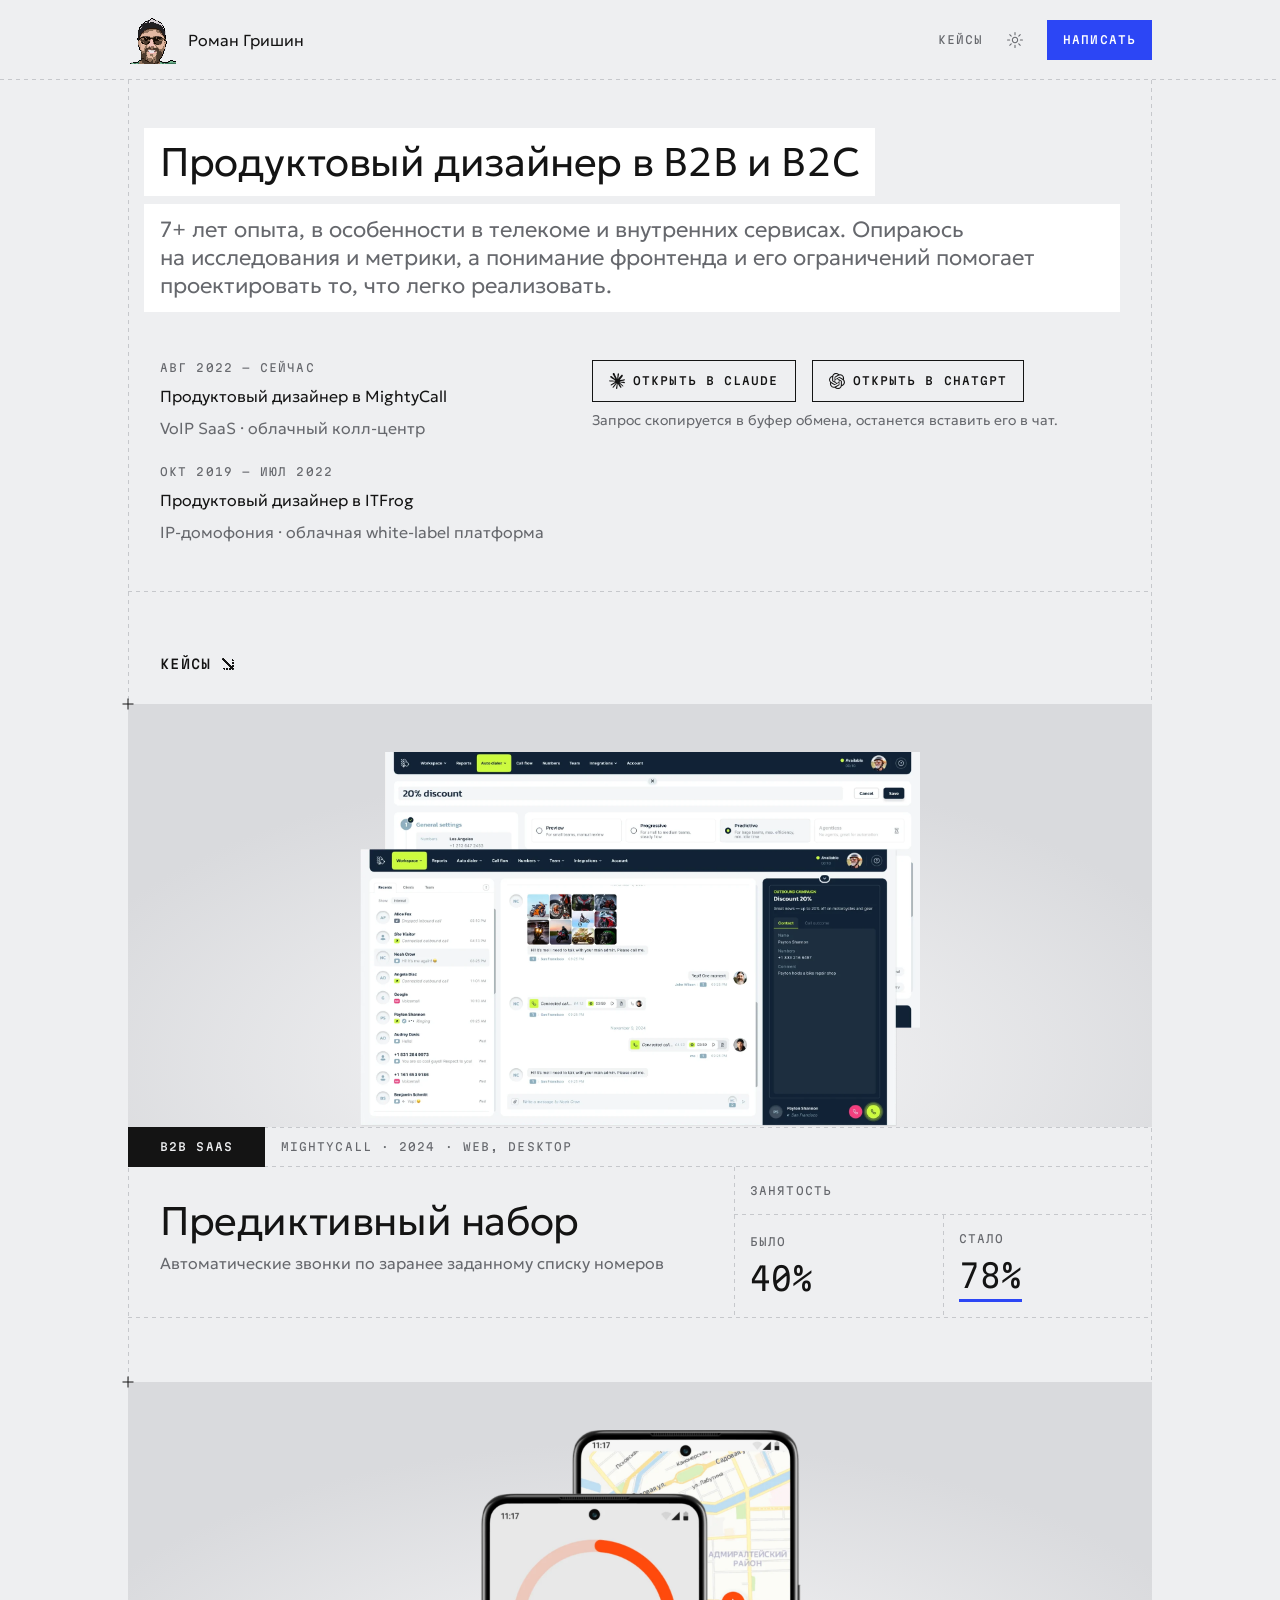
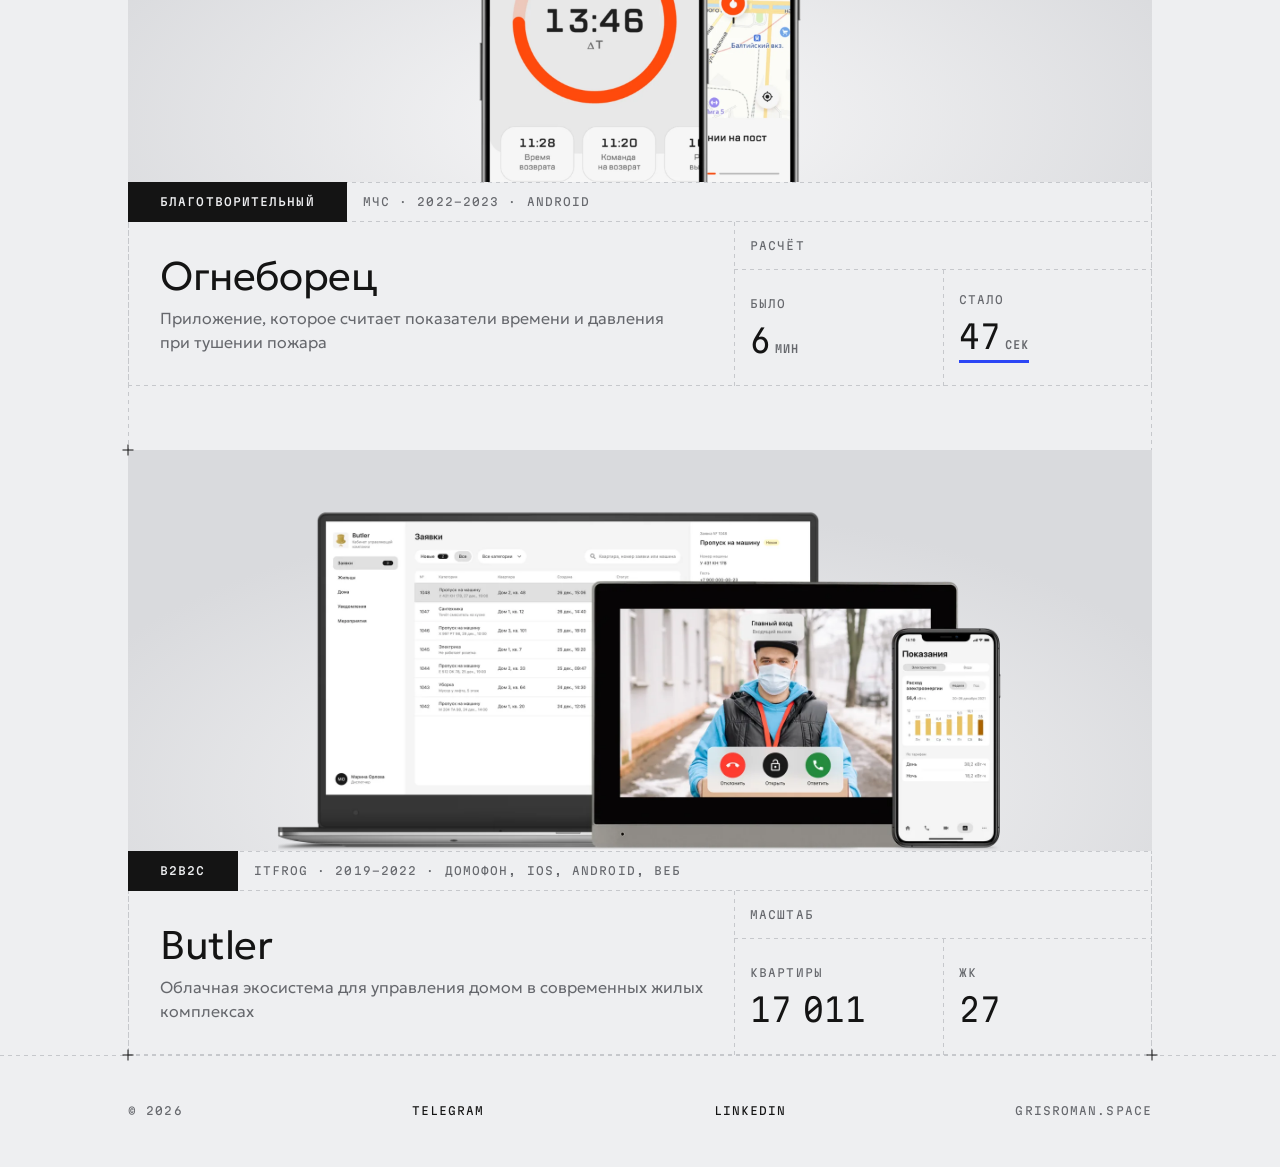
==== index.html @ dda92268 "Тексты главной и кейсов: проще формулировки, интервью «Огнеборца» короче, выводы вместо инсайтов - «" ====
<!doctype html>
<html lang="ru">
<head>
  <meta charset="utf-8">
  <meta name="viewport" content="width=device-width, initial-scale=1">
  <title>Роман Гришин&nbsp;— продуктовый дизайнер</title>
  <meta name="description" content="Продуктовый дизайнер B2B и B2C SaaS-продуктов. Кейсы: предиктивный набор MightyCall, Огнеборец, Butler.">
  <!-- Тема — до отрисовки, чтобы не было вспышки светлой -->
  <script>
    (function () {
      var root = document.documentElement;
      try { var t = localStorage.getItem('theme'); if (t === 'light' || t === 'dark') root.dataset.theme = t; } catch (e) {}
      root.classList.add('js');
    })();
  </script>
  <link rel="preconnect" href="https://fonts.googleapis.com">
  <link rel="preconnect" href="https://fonts.gstatic.com" crossorigin>
  <link rel="stylesheet" href="https://fonts.googleapis.com/css2?family=Geologica:wght@300;400&family=Martian+Mono:wdth,wght@87.5..100,300..500&display=swap">
  <link rel="stylesheet" href="css/tokens.css?v=41">
  <link rel="stylesheet" href="css/base.css?v=34">
  <link rel="stylesheet" href="css/home.css?v=49">
  <link rel="icon" href="img/avatar.png">
  <script src="js/main.js?v=44" defer></script>
  <!-- Аналитика GoatCounter: без cookies, баннер не нужен. Локальный просмотр (localhost) не считается -->
  <script data-goatcounter="https://grisroman.goatcounter.com/count" async src="https://gc.zgo.at/count.js"></script>
</head>
<body>

<header class="site-header ln ln-b">
  <div class="shell">
    <div class="canvas header">
      <a class="header__me" href="./" aria-label="Роман Гришин, на главную">
        <img class="header__avatar" src="img/avatar.png" alt="" width="48" height="48">
        <span class="header__name text-l">Роман Гришин</span>
      </a>
      <nav class="header__nav" aria-label="Основная навигация">
        <a class="nav-link label-s" href="#cases">Кейсы</a>
        <!-- EN скрыт до готовности английской версии: <a class="nav-link label-s" href="en/" lang="en" hreflang="en">EN</a> -->
        <button class="nav-link label-s theme-toggle" type="button" aria-label="Переключить тему">
          <!-- Иконки Radix Icons (MIT): солнце в светлой теме, луна в тёмной -->
          <svg class="theme-icon theme-light" viewBox="0 0 15 15" aria-hidden="true"><path d="M7.5 0C7.77614 0 8 0.223858 8 0.5V2.5C8 2.77614 7.77614 3 7.5 3C7.22386 3 7 2.77614 7 2.5V0.5C7 0.223858 7.22386 0 7.5 0ZM2.1967 2.1967C2.39196 2.00144 2.70854 2.00144 2.90381 2.1967L4.31802 3.61091C4.51328 3.80617 4.51328 4.12276 4.31802 4.31802C4.12276 4.51328 3.80617 4.51328 3.61091 4.31802L2.1967 2.90381C2.00144 2.70854 2.00144 2.39196 2.1967 2.1967ZM0.5 7C0.223858 7 0 7.22386 0 7.5C0 7.77614 0.223858 8 0.5 8H2.5C2.77614 8 3 7.77614 3 7.5C3 7.22386 2.77614 7 2.5 7H0.5ZM2.1967 12.8033C2.00144 12.608 2.00144 12.2915 2.1967 12.0962L3.61091 10.682C3.80617 10.4867 4.12276 10.4867 4.31802 10.682C4.51328 10.8772 4.51328 11.1938 4.31802 11.3891L2.90381 12.8033C2.70854 12.9986 2.39196 12.9986 2.1967 12.8033ZM12.5 7C12.2239 7 12 7.22386 12 7.5C12 7.77614 12.2239 8 12.5 8H14.5C14.7761 8 15 7.77614 15 7.5C15 7.22386 14.7761 7 14.5 7H12.5ZM10.682 4.31802C10.4867 4.12276 10.4867 3.80617 10.682 3.61091L12.0962 2.1967C12.2915 2.00144 12.608 2.00144 12.8033 2.1967C12.9986 2.39196 12.9986 2.70854 12.8033 2.90381L11.3891 4.31802C11.1938 4.51328 10.8772 4.51328 10.682 4.31802ZM8 12.5C8 12.2239 7.77614 12 7.5 12C7.22386 12 7 12.2239 7 12.5V14.5C7 14.7761 7.22386 15 7.5 15C7.77614 15 8 14.7761 8 14.5V12.5ZM10.682 10.682C10.8772 10.4867 11.1938 10.4867 11.3891 10.682L12.8033 12.0962C12.9986 12.2915 12.9986 12.608 12.8033 12.8033C12.608 12.9986 12.2915 12.9986 12.0962 12.8033L10.682 11.3891C10.4867 11.1938 10.4867 10.8772 10.682 10.682ZM5.5 7.5C5.5 6.39543 6.39543 5.5 7.5 5.5C8.60457 5.5 9.5 6.39543 9.5 7.5C9.5 8.60457 8.60457 9.5 7.5 9.5C6.39543 9.5 5.5 8.60457 5.5 7.5ZM7.5 4.5C5.84315 4.5 4.5 5.84315 4.5 7.5C4.5 9.15685 5.84315 10.5 7.5 10.5C9.15685 10.5 10.5 9.15685 10.5 7.5C10.5 5.84315 9.15685 4.5 7.5 4.5Z" fill="currentColor" fill-rule="evenodd" clip-rule="evenodd"/></svg>
          <svg class="theme-icon theme-dark" viewBox="0 0 15 15" aria-hidden="true"><path d="M2.89998 0.499976C2.89998 0.279062 2.72089 0.0999756 2.49998 0.0999756C2.27906 0.0999756 2.09998 0.279062 2.09998 0.499976V1.09998H1.49998C1.27906 1.09998 1.09998 1.27906 1.09998 1.49998C1.09998 1.72089 1.27906 1.89998 1.49998 1.89998H2.09998V2.49998C2.09998 2.72089 2.27906 2.89998 2.49998 2.89998C2.72089 2.89998 2.89998 2.72089 2.89998 2.49998V1.89998H3.49998C3.72089 1.89998 3.89998 1.72089 3.89998 1.49998C3.89998 1.27906 3.72089 1.09998 3.49998 1.09998H2.89998V0.499976ZM5.89998 3.49998C5.89998 3.27906 5.72089 3.09998 5.49998 3.09998C5.27906 3.09998 5.09998 3.27906 5.09998 3.49998V4.09998H4.49998C4.27906 4.09998 4.09998 4.27906 4.09998 4.49998C4.09998 4.72089 4.27906 4.89998 4.49998 4.89998H5.09998V5.49998C5.09998 5.72089 5.27906 5.89998 5.49998 5.89998C5.72089 5.89998 5.89998 5.72089 5.89998 5.49998V4.89998H6.49998C6.72089 4.89998 6.89998 4.72089 6.89998 4.49998C6.89998 4.27906 6.72089 4.09998 6.49998 4.09998H5.89998V3.49998ZM1.89998 6.49998C1.89998 6.27906 1.72089 6.09998 1.49998 6.09998C1.27906 6.09998 1.09998 6.27906 1.09998 6.49998V7.09998H0.499976C0.279062 7.09998 0.0999756 7.27906 0.0999756 7.49998C0.0999756 7.72089 0.279062 7.89998 0.499976 7.89998H1.09998V8.49998C1.09998 8.72089 1.27906 8.89997 1.49998 8.89997C1.72089 8.89997 1.89998 8.72089 1.89998 8.49998V7.89998H2.49998C2.72089 7.89998 2.89998 7.72089 2.89998 7.49998C2.89998 7.27906 2.72089 7.09998 2.49998 7.09998H1.89998V6.49998ZM8.54406 0.98184L8.24618 0.941586C8.03275 0.917676 7.90692 1.1655 8.02936 1.34194C8.17013 1.54479 8.29981 1.75592 8.41754 1.97445C8.91878 2.90485 9.20322 3.96932 9.20322 5.10022C9.20322 8.37201 6.82247 11.0878 3.69887 11.6097C3.45736 11.65 3.20988 11.6772 2.96008 11.6906C2.74563 11.702 2.62729 11.9535 2.77721 12.1072C2.84551 12.1773 2.91535 12.2458 2.98667 12.3128L3.05883 12.3795L3.31883 12.6045L3.50684 12.7532L3.62796 12.8433L3.81491 12.9742L3.99079 13.089C4.11175 13.1651 4.23536 13.2375 4.36157 13.3059L4.62496 13.4412L4.88553 13.5607L5.18837 13.6828L5.43169 13.7686C5.56564 13.8128 5.70149 13.8529 5.83857 13.8885C5.94262 13.9155 6.04767 13.9401 6.15405 13.9622C6.27993 13.9883 6.40713 14.0109 6.53544 14.0298L6.85241 14.0685L7.11934 14.0892C7.24637 14.0965 7.37436 14.1002 7.50322 14.1002C11.1483 14.1002 14.1032 11.1453 14.1032 7.50023C14.1032 7.25044 14.0893 7.00389 14.0623 6.76131L14.0255 6.48407C13.991 6.26083 13.9453 6.04129 13.8891 5.82642C13.8213 5.56709 13.7382 5.31398 13.6409 5.06881L13.5279 4.80132L13.4507 4.63542L13.3766 4.48666C13.2178 4.17773 13.0353 3.88295 12.8312 3.60423L12.6782 3.40352L12.4793 3.16432L12.3157 2.98361L12.1961 2.85951L12.0355 2.70246L11.8134 2.50184L11.4925 2.24191L11.2483 2.06498L10.9562 1.87446L10.6346 1.68894L10.3073 1.52378L10.1938 1.47176L9.95488 1.3706L9.67791 1.2669L9.42566 1.1846L9.10075 1.09489L8.83599 1.03486L8.54406 0.98184ZM10.4032 5.30023C10.4032 4.27588 10.2002 3.29829 9.83244 2.40604C11.7623 3.28995 13.1032 5.23862 13.1032 7.50023C13.1032 10.593 10.596 13.1002 7.50322 13.1002C6.63646 13.1002 5.81597 12.9036 5.08355 12.5522C6.5419 12.0941 7.81081 11.2082 8.74322 10.0416C8.87963 10.2284 9.10028 10.3497 9.34928 10.3497C9.76349 10.3497 10.0993 10.0139 10.0993 9.59971C10.0993 9.24256 9.84965 8.94373 9.51535 8.86816C9.57741 8.75165 9.63653 8.63334 9.6926 8.51332C9.88358 8.63163 10.1088 8.69993 10.35 8.69993C11.0403 8.69993 11.6 8.14028 11.6 7.44993C11.6 6.75976 11.0406 6.20024 10.3505 6.19993C10.3853 5.90487 10.4032 5.60464 10.4032 5.30023Z" fill="currentColor" fill-rule="evenodd" clip-rule="evenodd"/></svg>
        </button>
        <a class="btn label-m" data-goatcounter-click="write-header" href="https://t.me/grisroman" target="_blank" rel="noopener">Написать<span class="visually-hidden"> в Telegram (откроется в новой вкладке)</span></a>
      </nav>
    </div>
  </div>
</header>

<div class="shell">
  <main class="canvas ln ln-l ln-r">

    <section class="hero ln ln-b grid" aria-label="Обо мне" data-reveal>
      <div class="hero__plates">
        <h1 class="plate h2">Продуктовый дизайнер в&nbsp;B2B и&nbsp;B2C</h1>
        <p class="plate subtitle-2 muted">7+&nbsp;лет опыта, в&nbsp;особенности в&nbsp;телекоме и&nbsp;внутренних сервисах. Опираюсь на&nbsp;исследования и&nbsp;метрики, а&nbsp;понимание фронтенда и&nbsp;его ограничений помогает проектировать то, что легко реализовать.</p>
      </div>
      <div class="about__inner">
      <ol class="jobs">
        <li class="job">
          <p class="label-s muted">Авг&nbsp;2022&nbsp;— сейчас</p>
          <p class="text-l">Продуктовый дизайнер в&nbsp;MightyCall</p>
          <p class="text-l muted">VoIP SaaS&nbsp;· облачный колл-центр</p>
        </li>
        <li class="job">
          <p class="label-s muted">Окт&nbsp;2019&nbsp;— июл&nbsp;2022</p>
          <p class="text-l">Продуктовый дизайнер в&nbsp;ITFrog</p>
          <p class="text-l muted">IP-домофония&nbsp;· облачная white-label платформа</p>
        </li>
      </ol>
      <div class="about__text">
        <div class="ask-ai" data-ai-prompt="Прочитай https://grisroman.space/llms-full.txt (полный текст портфолио Романа Гришина) и дай короткий обзор его как продуктового дизайнера: опыт, самые сильные результаты из кейсов, какие роли ему подходят и как с ним связаться.">
          <div class="ask-ai__buttons">
            <a class="btn-outline label-m" data-goatcounter-click="ask-claude" href="https://claude.ai/new" target="_blank" rel="noopener"><svg class="btn-logo" viewBox="0 0 24 24" aria-hidden="true"><path d="m4.7144 15.9555 4.7174-2.6471.079-.2307-.079-.1275h-.2307l-.7893-.0486-2.6956-.0729-2.3375-.0971-2.2646-.1214-.5707-.1215-.5343-.7042.0546-.3522.4797-.3218.686.0608 1.5179.1032 2.2767.1578 1.6514.0972 2.4468.255h.3886l.0546-.1579-.1336-.0971-.1032-.0972L6.973 9.8356l-2.55-1.6879-1.3356-.9714-.7225-.4918-.3643-.4614-.1578-1.0078.6557-.7225.8803.0607.2246.0607.8925.686 1.9064 1.4754 2.4893 1.8336.3643.3035.1457-.1032.0182-.0728-.164-.2733-1.3539-2.4467-1.445-2.4893-.6435-1.032-.17-.6194c-.0607-.255-.1032-.4674-.1032-.7285L6.287.1335 6.6997 0l.9957.1336.419.3642.6192 1.4147 1.0018 2.2282 1.5543 3.0296.4553.8985.2429.8318.091.255h.1579v-.1457l.1275-1.706.2368-2.0947.2307-2.6957.0789-.7589.3764-.9107.7468-.4918.5828.2793.4797.686-.0668.4433-.2853 1.8517-.5586 2.9021-.3643 1.9429h.2125l.2429-.2429.9835-1.3053 1.6514-2.0643.7286-.8196.85-.9046.5464-.4311h1.0321l.759 1.1293-.34 1.1657-1.0625 1.3478-.8804 1.1414-1.2628 1.7-.7893 1.36.0729.1093.1882-.0183 2.8535-.607 1.5421-.2794 1.8396-.3157.8318.3886.091.3946-.3278.8075-1.967.4857-2.3072.4614-3.4364.8136-.0425.0304.0486.0607 1.5482.1457.6618.0364h1.621l3.0175.2247.7892.522.4736.6376-.079.4857-1.2142.6193-1.6393-.3886-3.825-.9107-1.3113-.3279h-.1822v.1093l1.0929 1.0686 2.0035 1.8092 2.5075 2.3314.1275.5768-.3218.4554-.34-.0486-2.2039-1.6575-.85-.7468-1.9246-1.621h-.1275v.17l.4432.6496 2.3436 3.5214.1214 1.0807-.17.3521-.6071.2125-.6679-.1214-1.3721-1.9246L14.38 17.959l-1.1414-1.9428-.1397.079-.674 7.2552-.3156.3703-.7286.2793-.6071-.4614-.3218-.7468.3218-1.4753.3886-1.9246.3157-1.53.2853-1.9004.17-.6314-.0121-.0425-.1397.0182-1.4328 1.9672-2.1796 2.9446-1.7243 1.8456-.4128.164-.7164-.3704.0667-.6618.4008-.5889 2.386-3.0357 1.4389-1.882.929-1.0868-.0062-.1579h-.0546l-6.3385 4.1164-1.1293.1457-.4857-.4554.0608-.7467.2307-.2429 1.9064-1.3114Z" fill="currentColor"/></svg>Открыть в&nbsp;Claude<span class="visually-hidden"> (откроется в&nbsp;новой вкладке, запрос скопируется)</span></a>
            <a class="btn-outline label-m" data-goatcounter-click="ask-chatgpt" href="https://chatgpt.com/" target="_blank" rel="noopener"><svg class="btn-logo" viewBox="0 0 24 24" aria-hidden="true"><path d="M22.2819 9.8211a5.9847 5.9847 0 0 0-.5157-4.9108 6.0462 6.0462 0 0 0-6.5098-2.9A6.0651 6.0651 0 0 0 4.9807 4.1818a5.9847 5.9847 0 0 0-3.9977 2.9 6.0462 6.0462 0 0 0 .7427 7.0966 5.98 5.98 0 0 0 .511 4.9107 6.051 6.051 0 0 0 6.5146 2.9001A5.9847 5.9847 0 0 0 13.2599 24a6.0557 6.0557 0 0 0 5.7718-4.2058 5.9894 5.9894 0 0 0 3.9977-2.9001 6.0557 6.0557 0 0 0-.7475-7.0729zm-9.022 12.6081a4.4755 4.4755 0 0 1-2.8764-1.0408l.1419-.0804 4.7783-2.7582a.7948.7948 0 0 0 .3927-.6813v-6.7369l2.02 1.1686a.071.071 0 0 1 .038.052v5.5826a4.504 4.504 0 0 1-4.4945 4.4944zm-9.6607-4.1254a4.4708 4.4708 0 0 1-.5346-3.0137l.142.0852 4.783 2.7582a.7712.7712 0 0 0 .7806 0l5.8428-3.3685v2.3324a.0804.0804 0 0 1-.0332.0615L9.74 19.9502a4.4992 4.4992 0 0 1-6.1408-1.6464zM2.3408 7.8956a4.485 4.485 0 0 1 2.3655-1.9728V11.6a.7664.7664 0 0 0 .3879.6765l5.8144 3.3543-2.0201 1.1685a.0757.0757 0 0 1-.071 0l-4.8303-2.7865A4.504 4.504 0 0 1 2.3408 7.872zm16.5963 3.8558L13.1038 8.364 15.1192 7.2a.0757.0757 0 0 1 .071 0l4.8303 2.7913a4.4944 4.4944 0 0 1-.6765 8.1042v-5.6772a.79.79 0 0 0-.407-.667zm2.0107-3.0231l-.142-.0852-4.7735-2.7818a.7759.7759 0 0 0-.7854 0L9.409 9.2297V6.8974a.0662.0662 0 0 1 .0284-.0615l4.8303-2.7866a4.4992 4.4992 0 0 1 6.6802 4.66zM8.3065 12.863l-2.02-1.1638a.0804.0804 0 0 1-.038-.0567V6.0742a4.4992 4.4992 0 0 1 7.3757-3.4537l-.142.0805L8.704 5.459a.7948.7948 0 0 0-.3927.6813zm1.0976-2.3654l2.602-1.4998 2.6069 1.4998v2.9994l-2.5974 1.4997-2.6067-1.4997Z" fill="currentColor"/></svg>Открыть в&nbsp;ChatGPT<span class="visually-hidden"> (откроется в&nbsp;новой вкладке, запрос скопируется)</span></a>
          </div>
          <p class="ask-ai__status text-s muted" aria-live="polite">Запрос скопируется в&nbsp;буфер обмена, останется вставить его в&nbsp;чат.</p>
        </div>
      </div>
      </div>
    </section>

    <div class="section-head" id="cases">
      <h2 class="section-head__title label-l">Кейсы<svg class="px-arrow px-arrow--down" viewBox="0 0 8 7" shape-rendering="crispEdges" aria-hidden="true"><path d="M0 3h8v1H0zM4 0h1v1H4zM5 1h1v1H5zM6 2h1v1H6zM6 4h1v1H6zM5 5h1v1H5zM4 6h1v1H4z" fill="currentColor"/></svg></h2>
    </div>

    <div class="cases">
      <i class="mark mark--cross at-tl" aria-hidden="true"></i>
      <i class="mark mark--cross at-br" aria-hidden="true"></i>
      <ul class="cases__list">

      <li class="cases__item" data-reveal>
        <a class="case ln ln-l ln-r" href="cases/predictive-dialer/">
          <div class="case__cover">
            <img class="case__img" src="img/cover-predictive.webp?v=3" alt="Мастер настройки кампании и&nbsp;рабочее место оператора со&nbsp;звонком из&nbsp;кампании в&nbsp;MightyCall" width="1715" height="1148" loading="lazy" decoding="async">
          </div>
          <div class="case__tagrow ln ln-t ln-b">
            <span class="tag label-m">B2B SaaS</span>
            <span class="case__meta label-s muted">MightyCall&nbsp;· 2024&nbsp;· Web, desktop</span>
            <svg class="px-arrow case__arrow" viewBox="0 0 8 7" shape-rendering="crispEdges" aria-hidden="true"><path d="M0 3h8v1H0zM4 0h1v1H4zM5 1h1v1H5zM6 2h1v1H6zM6 4h1v1H6zM5 5h1v1H5zM4 6h1v1H4z" fill="currentColor"/></svg>
          </div>
          <div class="case__body ln ln-b grid">
            <div class="case__text">
              <h3 class="h2">Предиктивный набор</h3>
              <p class="text-l muted">Автоматические звонки по&nbsp;заранее заданному списку номеров</p>
            </div>
            <div class="result ln">
              <p class="result__head label-s muted ln ln-b">Занятость</p>
              <div class="result__cells">
                <div class="result__cell">
                  <p class="label-s muted">Было</p>
                  <p class="h3 value">40%</p>
                </div>
                <div class="result__cell ln ln-l">
                  <p class="label-s muted">Стало</p>
                  <p class="h3 value result__after">78%</p>
                </div>
              </div>
            </div>
          </div>
        </a>
        <i class="mark mark--cross at-bl" aria-hidden="true"></i>
      </li>

      <li class="cases__item" data-reveal>
        <a class="case ln ln-l ln-r" href="cases/firefighter/">
          <div class="case__cover">
            <img class="case__img theme-light" src="img/cover-firefighter.webp" alt="Экраны приложения Огнеборец: таймер работы звена и карта" width="1680" height="1056" loading="lazy" decoding="async">
            <img class="case__img theme-dark" src="img/cover-firefighter-dark.webp" alt="Экраны приложения Огнеборец: таймер работы звена и карта" width="1680" height="1056" loading="lazy" decoding="async">
          </div>
          <div class="case__tagrow ln ln-t ln-b">
            <span class="tag label-m">Благотворительный</span>
            <span class="case__meta label-s muted">МЧС&nbsp;· 2022–2023&nbsp;· Android</span>
            <svg class="px-arrow case__arrow" viewBox="0 0 8 7" shape-rendering="crispEdges" aria-hidden="true"><path d="M0 3h8v1H0zM4 0h1v1H4zM5 1h1v1H5zM6 2h1v1H6zM6 4h1v1H6zM5 5h1v1H5zM4 6h1v1H4z" fill="currentColor"/></svg>
          </div>
          <div class="case__body ln ln-b grid">
            <div class="case__text">
              <h3 class="h2">Огнеборец</h3>
              <p class="text-l muted">Приложение, которое считает показатели времени и&nbsp;давления при&nbsp;тушении пожара</p>
            </div>
            <div class="result ln">
              <p class="result__head label-s muted ln ln-b">Расчёт</p>
              <div class="result__cells">
                <div class="result__cell">
                  <p class="label-s muted">Было</p>
                  <p class="h3 value">6<span class="value__unit label-m muted">мин</span></p>
                </div>
                <div class="result__cell ln ln-l">
                  <p class="label-s muted">Стало</p>
                  <p class="h3 value result__after">47<span class="value__unit label-m muted">сек</span></p>
                </div>
              </div>
            </div>
          </div>
        </a>
        <i class="mark mark--cross at-bl" aria-hidden="true"></i>
      </li>

      <li class="cases__item" data-reveal>
        <a class="case ln ln-l ln-r" href="cases/butler/">
          <div class="case__cover">
            <img class="case__img case__img--wide theme-light" src="img/cover-butler.webp?v=6" alt="Админ-панель управляющей компании, домофон и приложение Butler" width="1680" height="788" loading="lazy" decoding="async">
            <img class="case__img case__img--wide theme-dark" src="img/cover-butler-dark.webp?v=6" alt="Админ-панель управляющей компании, домофон и приложение Butler" width="1680" height="788" loading="lazy" decoding="async">
          </div>
          <div class="case__tagrow ln ln-t ln-b">
            <span class="tag label-m">B2B2C</span>
            <span class="case__meta label-s muted">ITFrog&nbsp;· 2019–2022&nbsp;· Домофон, iOS, Android, веб</span>
            <svg class="px-arrow case__arrow" viewBox="0 0 8 7" shape-rendering="crispEdges" aria-hidden="true"><path d="M0 3h8v1H0zM4 0h1v1H4zM5 1h1v1H5zM6 2h1v1H6zM6 4h1v1H6zM5 5h1v1H5zM4 6h1v1H4z" fill="currentColor"/></svg>
          </div>
          <div class="case__body ln ln-b grid">
            <div class="case__text">
              <h3 class="h2">Butler</h3>
              <p class="text-l muted">Облачная экосистема для&nbsp;управления домом в&nbsp;современных жилых комплексах</p>
            </div>
            <div class="result ln">
              <p class="result__head label-s muted ln ln-b">Масштаб</p>
              <div class="result__cells">
                <div class="result__cell">
                  <p class="label-s muted">Квартиры</p>
                  <p class="h3 value">17&#8239;011</p>
                </div>
                <div class="result__cell ln ln-l">
                  <p class="label-s muted">ЖК</p>
                  <p class="h3 value">27</p>
                </div>
              </div>
            </div>
          </div>
        </a>
        <i class="mark mark--cross at-bl" aria-hidden="true"></i>
      </li>
      </ul>
    </div>

  </main>
</div>

<footer class="site-footer ln ln-t">
  <div class="shell">
    <div class="canvas footer">
      <p class="footer__cell label-s muted">©&nbsp;2026</p>
      <a class="footer__cell footer__link label-s" data-goatcounter-click="write-footer-telegram" href="https://t.me/grisroman" target="_blank" rel="noopener">Telegram</a>
      <a class="footer__cell footer__link label-s" data-goatcounter-click="footer-linkedin" href="https://www.linkedin.com/in/roman-grishin/" target="_blank" rel="noopener">LinkedIn</a>
      <p class="footer__cell label-s muted">grisroman.space</p>
    </div>
  </div>
</footer>

</body>
</html>
---- css/tokens.css ----
/*
  Токены стиля D «Холст». Значения — из docs/style/d-holst.md.
  Здесь единственное место с «сырыми» значениями; остальной CSS берёт только переменные.
*/

/* Цвет пунктира анимируется при наведении — для этого переменная зарегистрирована */
@property --dash-color {
  syntax: '<color>';
  inherits: true;
  initial-value: #C6C8CC;
}

:root {
  color-scheme: light;

  /* Цвет — светлая тема (основная) */
  --bg: #EEEFF1;
  --surface: #FFFFFF;
  --screen-frame: #FFFFFF;     /* рамка скриншота продукта Butler: повторяет корпус телефона на обложке (surface кита Butler) */
  --cell: #E4E5E8;
  --cover: #D9DADD;
  --glow: #F7F7F8;
  --fg: #141414;
  --muted: #66686D;
  --on-accent: #FFFFFF;
  --line: #C6C8CC;
  --handle: #141414;
  --accent: #2C46F5;
  --accent-hover: #1F35D6;
  --accent-text: #2C46F5;
  --focus: #2C46F5;

  /* Кнопка на постере видео: постер синий в обеих темах, поэтому кнопка тёмная в обеих темах (в тёмную не переопределяется) */
  --poster-btn: #141414;
  --poster-btn-hover: #2A2B2F;
  --on-poster-btn: #FFFFFF;

  /* Шкала отступов */
  --space-4: 4px;
  --space-8: 8px;
  --space-12: 12px;
  --space-16: 16px;
  --space-24: 24px;
  --space-32: 32px;
  --space-40: 40px;
  --space-48: 48px;
  --space-56: 56px;
  --space-64: 64px;

  /* Линии и маркеры */
  --line-width: 1px;
  --dash: 4px;              /* штрих 4 / пробел 4 */
  --focus-width: 2px;       /* обводка фокуса 2 px со смещением 2 px */
  --link-offset: 3px;       /* смещение подчёркивания ссылки в тексте */
  --accent-line: 2px;       /* линия вставки и цитаты */
  --result-line: 3px;       /* подчёркивание «стало» в блоке результата */
  --mark-cross: 11px;
  --mark-dot: 4px;
  --icon: 12px;
  --arrow-w: 16px;          /* пиксельная стрелка «→» при наведении: сетка 8 × 7, пиксель 2 px */
  --arrow-h: 14px;
  --avatar: 48px;
  --diagram-w: 1600px;      /* ширина широкой схемы: текст схемы не мельче Text/XS, лишнее — прокрутка */
  --px-icon: 14px;          /* пиксельный «+» / «−» аккордеона: сетка 7 × 7, пиксель 2 px */
  --step-num-size: 240px;   /* контурная цифра в карточке шага (декор) */
  --phone-radius: 12% / 5.7%;  /* скругление записи экрана по рамке телефона (710 × 1496) */
  --screen-radius: 6.4% / 2.96%;  /* скругление скриншота Butler по рамке фрейма в Figma (24 на 375 × 812) */
  --cover-wide: 752px;      /* широкая обложка карточки (Butler: три устройства в ряд) — по высоте как телефоны соседей */
  --phone-w: 50%;           /* скриншот телефона на сцене: доля ширины сцены */
  --scale-seg: 8px;         /* шаговая шкала: сегмент 8, промежуток 2, высота 8 */
  --scale-gap: 2px;
  --scale-h: 8px;

  /* Движение: 200 мс с замедлением в конце; увеличение картинки 3% */
  --motion-duration: 200ms;
  --hint-delay: 400ms;   /* хинт появляется через 400 мс, чтобы не мигать при движении курсора */
  --motion-ease: ease-out;
  --zoom: 1.03;
  --scale-step: 30ms;       /* шкала заполняется по одному сегменту за шаг */

  /* Шрифты */
  --font-sans: 'Geologica', system-ui, sans-serif;
  --font-mono: 'Martian Mono', ui-monospace, monospace;
  --value-wt: 300;          /* значения (всё, что измеряется): Martian Mono Light, чуть уже — в тон Geologica Light */
  --value-stretch: 87.5%;

  /* Шкала текста: ступени (константы). Высота строки — в px, кратно 4 */
  --step-h1-size: 56px;  --step-h1-lh: 60px;  --step-h1-wt: 300; --step-h1-tr: -0.01em;
  --step-h2-size: 40px;  --step-h2-lh: 44px;  --step-h2-wt: 300; --step-h2-tr: -0.01em;
  --step-h3-size: 32px;  --step-h3-lh: 40px;  --step-h3-wt: 300; --step-h3-tr: -0.01em;
  --step-h4-size: 24px;  --step-h4-lh: 32px;  --step-h4-wt: 400; --step-h4-tr: 0;
  --step-h5-size: 20px;  --step-h5-lh: 28px;  --step-h5-wt: 400; --step-h5-tr: 0;
  --step-sub1-size: 28px; --step-sub1-lh: 36px;
  --step-sub2-size: 22px; --step-sub2-lh: 28px;
  --step-sub3-size: 18px; --step-sub3-lh: 24px;

  /* Текст и подписи (на узких экранах не сдвигаются) */
  --text-l-size: 16px;  --text-l-lh: 24px;
  --text-s-size: 14px;  --text-s-lh: 20px;
  --text-xs-size: 12px; --text-xs-lh: 16px;
  --label-l-size: 13px; --label-m-size: 11px; --label-s-size: 11px; --label-lh: 16px;

  /* Роли берут ступень; на узких экранах роль сдвигается на ступень вниз */
  --h1-size: var(--step-h1-size); --h1-lh: var(--step-h1-lh); --h1-wt: var(--step-h1-wt); --h1-tr: var(--step-h1-tr);
  --h2-size: var(--step-h2-size); --h2-lh: var(--step-h2-lh); --h2-wt: var(--step-h2-wt); --h2-tr: var(--step-h2-tr);
  --h3-size: var(--step-h3-size); --h3-lh: var(--step-h3-lh); --h3-wt: var(--step-h3-wt); --h3-tr: var(--step-h3-tr);
  --h4-size: var(--step-h4-size); --h4-lh: var(--step-h4-lh); --h4-wt: var(--step-h4-wt); --h4-tr: var(--step-h4-tr);
  --h5-size: var(--step-h5-size); --h5-lh: var(--step-h5-lh); --h5-wt: var(--step-h5-wt); --h5-tr: var(--step-h5-tr);
  --sub1-size: var(--step-sub1-size); --sub1-lh: var(--step-sub1-lh);
  --sub2-size: var(--step-sub2-size); --sub2-lh: var(--step-sub2-lh);
  --sub3-size: var(--step-sub3-size); --sub3-lh: var(--step-sub3-lh);

  /* Сетка: mobile first (4 колонки) */
  --canvas-max: 1024px;          /* холст; контент на desktop — 960 */
  --reading: 672px;              /* колонка чтения: весь текст сайта (42 кегля Text/L), по центру контента */
  --cols: 4;
  --gutter: var(--space-16);
  --screen-pad: 0px;              /* экран → холст */
  --content-pad: var(--space-16); /* холст → контент */

  --dash-color: var(--line);
}

/* Тёмная тема: по системе, если пользователь не выбрал светлую */
@media (prefers-color-scheme: dark) {
  :root:not([data-theme="light"]) {
    color-scheme: dark;
    --bg: #111113;
    --surface: #1C1D20;
    --screen-frame: #2A2A2A;
    --cell: #18191B;
    --cover: #0C0C0E;
    --glow: #2A2B2F;
    --fg: #E6E7EA;
    --muted: #9A9CA2;
    --on-accent: #141414;
    --line: #2F3136;
    --handle: #E6E7EA;
    --accent: #8A9BFF;
    --accent-hover: #A5B2FF;
    --accent-text: #8A9BFF;
    --focus: #8A9BFF;
  }
}

/* Тёмная тема по выбору пользователя */
:root[data-theme="dark"] {
  color-scheme: dark;
  --bg: #111113;
  --surface: #1C1D20;
  --screen-frame: #2A2A2A;
  --cell: #18191B;
  --cover: #0C0C0E;
  --glow: #2A2B2F;
  --fg: #E6E7EA;
  --muted: #9A9CA2;
  --on-accent: #141414;
  --line: #2F3136;
  --handle: #E6E7EA;
  --accent: #8A9BFF;
  --accent-hover: #A5B2FF;
  --accent-text: #8A9BFF;
  --focus: #8A9BFF;
}

/* Tablet: 8 колонок; H1 → размер H2, H2 → размер H3 */
@media (min-width: 600px) {
  :root {
    --cols: 8;
    --screen-pad: var(--space-24);
    --content-pad: var(--space-24);
    --h1-size: var(--step-h2-size); --h1-lh: var(--step-h2-lh);
    --h2-size: var(--step-h3-size); --h2-lh: var(--step-h3-lh);
  }
}

/* Mobile: все заголовки и подзаголовки на ступень вниз */
@media (max-width: 599px) {
  :root {
    --h1-size: var(--step-h2-size); --h1-lh: var(--step-h2-lh);
    --h2-size: var(--step-h3-size); --h2-lh: var(--step-h3-lh);
    --h3-size: var(--step-h4-size); --h3-lh: var(--step-h4-lh); --h3-wt: var(--step-h4-wt); --h3-tr: var(--step-h4-tr);
    --h4-size: var(--step-h5-size); --h4-lh: var(--step-h5-lh);
    --sub1-size: var(--step-sub2-size); --sub1-lh: var(--step-sub2-lh);
    --sub2-size: var(--step-sub3-size); --sub2-lh: var(--step-sub3-lh);
  }
}

/* Desktop: 12 колонок */
@media (min-width: 1024px) {
  :root {
    --cols: 12;
    --gutter: var(--space-24);
    --screen-pad: var(--space-32);
    --content-pad: var(--space-32);
    --h1-size: var(--step-h1-size); --h1-lh: var(--step-h1-lh);
    --h2-size: var(--step-h2-size); --h2-lh: var(--step-h2-lh);
  }
}
---- css/base.css ----
/* Основа: сброс, стили текста по ролям, линии, маркеры, фокус, сетка, появление. */

*, *::before, *::after { box-sizing: border-box; }
* { margin: 0; }
html { -webkit-text-size-adjust: 100%; }
/* Плавный переход к якорям («Кейсы», «Все кейсы»); при «уменьшить движение» — мгновенно */
@media (prefers-reduced-motion: no-preference) {
  html { scroll-behavior: smooth; }
}
body {
  min-height: 100vh;
  background: var(--bg);
  color: var(--fg);
  font-family: var(--font-sans);
  font-weight: 300;
  font-size: var(--text-l-size);
  line-height: var(--text-l-lh);
  -webkit-font-smoothing: antialiased;
  text-rendering: optimizeLegibility;
}
img, svg, picture { display: block; max-width: 100%; }
a { color: inherit; text-decoration: none; }
button { font: inherit; color: inherit; background: none; border: 0; padding: 0; cursor: pointer; }
ul, ol { list-style: none; padding: 0; }

/* ---------- Стили текста (docs/style/d-holst.md → «Стили текста») ---------- */
.h1 { font-size: var(--h1-size); line-height: var(--h1-lh); font-weight: var(--h1-wt); letter-spacing: var(--h1-tr); }
.h2 { font-size: var(--h2-size); line-height: var(--h2-lh); font-weight: var(--h2-wt); letter-spacing: var(--h2-tr); }
.h3 { font-size: var(--h3-size); line-height: var(--h3-lh); font-weight: var(--h3-wt); letter-spacing: var(--h3-tr); }
.h4 { font-size: var(--h4-size); line-height: var(--h4-lh); font-weight: var(--h4-wt); letter-spacing: var(--h4-tr); }
.h5 { font-size: var(--h5-size); line-height: var(--h5-lh); font-weight: var(--h5-wt); letter-spacing: var(--h5-tr); }
.subtitle-1 { font-size: var(--sub1-size); line-height: var(--sub1-lh); font-weight: 300; }
.subtitle-2 { font-size: var(--sub2-size); line-height: var(--sub2-lh); font-weight: 300; }
.subtitle-3 { font-size: var(--sub3-size); line-height: var(--sub3-lh); font-weight: 300; }
.text-l  { font-size: var(--text-l-size);  line-height: var(--text-l-lh);  font-weight: 300; }
.text-s  { font-size: var(--text-s-size);  line-height: var(--text-s-lh);  font-weight: 300; }
.text-xs { font-size: var(--text-xs-size); line-height: var(--text-xs-lh); font-weight: 300; }
.label-l, .label-m, .label-s {
  font-family: var(--font-mono);
  line-height: var(--label-lh);
  letter-spacing: 0.1em;
  text-transform: uppercase;
}
.label-l { font-size: var(--label-l-size); font-weight: 500; }
.label-m { font-size: var(--label-m-size); font-weight: 500; }
.label-s { font-size: var(--label-s-size); font-weight: 400; }

.h1, .h2, .h3, .h4, .h5 { font-variant-numeric: tabular-nums; }

/* Значение — всё, что измеряется (фактоиды, «было | стало»): размер роли H2 / H3, шрифт подписей Martian Mono.
   Единица — подписью Label/M рядом с числом: пробел в моноширинном шрифте слишком широкий */
.value { font-family: var(--font-mono); font-weight: var(--value-wt); font-stretch: var(--value-stretch); letter-spacing: 0; }
.value__unit { margin-left: var(--space-4); }

/* ---------- Шаговая шкала результата кейса: сегменты по ширине, синим — «стало», тёмной меткой — «было» ---------- */
.scale { display: grid; grid-auto-flow: column; grid-auto-columns: 1fr; gap: var(--scale-gap); height: var(--scale-h); }
.scale > i { background: var(--line); }
.scale > i.is-base { background: var(--fg); }
.scale > i.is-change { background: var(--accent-text); }
.scale-row { display: flex; flex-direction: column; gap: var(--space-8); }
.scale-ends { display: flex; justify-content: space-between; }

/* Цвет текста — ролями темы, без прозрачности */
.fg { color: var(--fg); }
.muted { color: var(--muted); }

/* ---------- Пунктир: штрих 4/4, цвет --dash-color (line, при наведении fg) ---------- */
.ln {
  --dash-h: repeating-linear-gradient(90deg, var(--dash-color) 0 var(--dash), transparent var(--dash) calc(var(--dash) * 2));
  --dash-v: repeating-linear-gradient(180deg, var(--dash-color) 0 var(--dash), transparent var(--dash) calc(var(--dash) * 2));
  /* сброс: вложенный .ln не наследует линии родителя */
  --ln-t: none; --ln-b: none; --ln-l: none; --ln-r: none;
  background: var(--ln-t), var(--ln-b), var(--ln-l), var(--ln-r);
}
.ln-t { --ln-t: var(--dash-h) top    / 100% var(--line-width) no-repeat; }
.ln-b { --ln-b: var(--dash-h) bottom / 100% var(--line-width) no-repeat; }
.ln-l { --ln-l: var(--dash-v) left   / var(--line-width) 100% no-repeat; }
.ln-r { --ln-r: var(--dash-v) right  / var(--line-width) 100% no-repeat; }

/* ---------- Маркеры (цвет handle): крестик 11 px, точка 4 px, центром на углу ---------- */
.mark {
  position: absolute;
  z-index: 2;
  transform: translate(-50%, -50%);
  pointer-events: none;
}
.mark--cross {
  width: var(--mark-cross);
  height: var(--mark-cross);
  background:
    linear-gradient(var(--handle), var(--handle)) center / 100% var(--line-width) no-repeat,
    linear-gradient(var(--handle), var(--handle)) center / var(--line-width) 100% no-repeat;
}
.mark--dot {
  width: var(--mark-dot);
  height: var(--mark-dot);
  background: var(--handle);
}
.at-tl { left: 0;    top: 0; }
.at-tr { left: 100%; top: 0; }
.at-bl { left: 0;    top: 100%; }
.at-br { left: 100%; top: 100%; }

/* Рамка выделения: пунктир с полем space/8, крестики TL и BR, точки TR и BL */
.select { position: relative; display: inline-flex; }
.select__frame {
  position: absolute;
  inset: calc(var(--space-8) * -1);
  pointer-events: none;
}

/* ---------- Фокус с клавиатуры ---------- */
:focus-visible {
  outline: var(--focus-width) solid var(--focus);
  outline-offset: var(--focus-width);
}

/* ---------- Сетка ---------- */
.shell { padding-inline: var(--screen-pad); }
.canvas { max-width: var(--canvas-max); margin-inline: auto; }
.grid {
  display: grid;
  grid-template-columns: repeat(var(--cols), minmax(0, 1fr));
  column-gap: var(--gutter);
  padding-inline: var(--content-pad);
}

/* Колонка чтения: текст по центру контента шириной --reading; картинки и карточки — на всю ширину контента */
.reading { justify-self: center; width: 100%; max-width: var(--reading); }

/* ---------- Иконки ---------- */
.icon { width: var(--icon); height: var(--icon); flex: none; }

/* Пиксельная стрелка «→» (сетка 8 × 7, пиксель 2 px). Повёрнутая — та же стрелка, квадраты становятся ромбами */
.px-arrow { width: var(--arrow-w); height: var(--arrow-h); flex: none; }
.px-arrow--down { transform: rotate(45deg); }  /* ↘: указывает на список под заголовком */

/* ---------- Картинки со светлой и тёмной версией: переключает тема ---------- */
.theme-dark { display: none; }
:root[data-theme="dark"] .theme-light { display: none; }
:root[data-theme="dark"] .theme-dark { display: block; }
@media (prefers-color-scheme: dark) {
  :root:not([data-theme="light"]) .theme-light { display: none; }
  :root:not([data-theme="light"]) .theme-dark { display: block; }
}

/* ---------- Появление при прокрутке ----------
   Только прозрачность (положение и размеры не анимируются).
   Без JS и при «уменьшить движение» всё видно сразу. */
.js [data-reveal] {
  opacity: 0;
  transition: opacity var(--motion-duration) var(--motion-ease);
  transition-delay: calc(var(--reveal-order, 0) * var(--motion-duration) / 2);
}
.js [data-reveal].is-visible { opacity: 1; }

@media (prefers-reduced-motion: reduce) {
  .js [data-reveal] { opacity: 1; transition: none; }
  *, *::before, *::after { transition-duration: 0s !important; animation-duration: 0s !important; }
}

.visually-hidden {
  position: absolute; width: 1px; height: 1px; overflow: hidden;
  clip: rect(0 0 0 0); clip-path: inset(50%); white-space: nowrap;
}
---- css/home.css ----
/* Главная. Раскладка — docs/style/d-holst.md → «Сетка → Главная». Mobile first. */

/* ---------- Шапка: прилипает к верху, залита фоном ---------- */
html { scroll-padding-top: calc(var(--avatar) + var(--space-16) * 2); }
.site-header {
  position: sticky;
  top: 0;
  z-index: 10;
}
.site-header.ln { background-color: var(--bg); }
/* Прогресс чтения на страницах кейсов: штрихи нижней линии шапки темнеют при прокрутке.
   На главной не ставится — там лишний шум */
.read-progress {
  position: absolute; left: 0; bottom: 0;
  width: 0; height: var(--line-width);
  /* тот же пунктир 4/4 и с той же точки, что линия шапки, — штрихи совпадают; цвет fg, как пунктир при наведении */
  background: repeating-linear-gradient(90deg, var(--fg) 0 var(--dash), transparent var(--dash) calc(var(--dash) * 2));
}
.read-progress[hidden] { display: none; }
/* Шапка и футер не упираются в края экрана: поле не меньше поля контента (на mobile холст стоит вплотную, а шапка — нет) */
.site-header .shell,
.site-footer .shell { padding-inline: max(var(--screen-pad), var(--content-pad)); }
.header {
  display: flex;
  align-items: center;
  justify-content: space-between;
  gap: var(--space-16);
  padding-block: var(--space-16);
}
.header__me { display: flex; align-items: center; gap: var(--space-12); }
.header__avatar {
  width: var(--avatar);
  height: var(--avatar);
  image-rendering: pixelated;
}

/* Mobile: всё в одну строку — имя скрыто (аватар ведёт на главную, имя есть в aria-label), промежуток 16 */
.header__name { display: none; }
.header__nav { display: flex; align-items: center; gap: var(--space-16); }
.nav-link {
  display: inline-flex;
  align-items: center;
  gap: var(--space-8);
  color: var(--muted);
  transition: color var(--motion-duration) var(--motion-ease);
}
.nav-link:hover, .nav-link:focus-visible { color: var(--fg); }

/* Зона нажатия ссылок шапки — 48 по высоте (как аватар), по бокам на половину промежутка (8, с tablet 12):
   зоны соседей смыкаются, но не перекрываются. Раскладка шапки не меняется */
.nav-link { position: relative; }
.nav-link::before {
  content: "";
  position: absolute;
  inset: calc(-1 * var(--space-16)) calc(-1 * var(--space-8));
}

/* Хинт у кнопок без подписи (по Контур.Гайдам): инверсия как у тега, без стрелки и скруглений.
   Ставит и показывает main.js — над кнопкой или под ней через space/8 */
.hint {
  position: fixed;
  z-index: 20;
  max-width: calc(100vw - var(--space-16) * 2);
  padding: var(--space-8) var(--space-12);
  background: var(--fg);
  color: var(--bg);
  text-align: center;
  pointer-events: none;
}
.hint[hidden] { display: none; }

/* Тема — только иконка: солнце в светлой теме, луна в тёмной (Radix Icons) */
.theme-icon { width: var(--space-16); height: var(--space-16); flex: none; }



/* Кнопка: заливка accent, поля 12/16 */
.btn {
  display: inline-flex;
  align-items: center;
  padding: var(--space-12) var(--space-16);
  background: var(--accent);
  color: var(--on-accent);
  transition: background-color var(--motion-duration) var(--motion-ease);
}
.btn:hover, .btn:focus-visible { background: var(--accent-hover); }

/* Контурная кнопка (ссылки на сторы): поля 12/16 */
.btn-outline {
  display: inline-flex;
  align-items: center;
  padding: var(--space-12) var(--space-16);
  border: var(--line-width) solid var(--fg);
  color: var(--fg);
  transition: background-color var(--motion-duration) var(--motion-ease), color var(--motion-duration) var(--motion-ease);
}
.btn-outline:hover, .btn-outline:focus-visible { background: var(--fg); color: var(--bg); }
/* Логотип в кнопке (нейросети, сторы) — 16, цветом текста, от текста space/8 */
.btn-outline { gap: var(--space-8); }
.btn-logo { width: var(--space-16); height: var(--space-16); flex: none; }

/* ---------- Hero: плашки surface, поля 12/16; текст плашки — по краю контента ---------- */
/* Hero и опыт — один блок: заголовок → описание (8), ниже строка «опыт | кнопки нейросетей» через 48 */
.hero { padding-block: var(--space-48); row-gap: var(--space-48); }
.hero__plates {
  grid-column: 1 / -1;
  display: flex;
  flex-direction: column;
  align-items: flex-start;
  gap: var(--space-8); /* заголовок → подзаголовок */
}
/* Плашка выходит за колонку чтения на своё поле, текст стоит на линии колонки */
.plate {
  margin-left: calc(var(--space-16) * -1);
  background: var(--surface);
  padding: var(--space-12) var(--space-16);
}

/* Кнопки «Открыть в Claude / ChatGPT» справа от опыта: чат открывается пустым,
   запрос копируется в буфер, нейросеть читает текстовую версию сайта /llms-full.txt */
.meta-pair { display: flex; flex-direction: column; gap: var(--space-8); }
.ask-ai {
  display: flex;
  flex-direction: column;
  gap: var(--space-8);          /* кнопки → подсказка: основной → вторичный */
}
.ask-ai__buttons {
  display: flex;
  flex-wrap: wrap;
  gap: var(--space-16);         /* между контурными кнопками: 8 слипается рамками */
}


/* ---------- Опыт и «Обо мне» ---------- */
/* Строка под описанием на всю ширину контента: опыт по ширине самой длинной строки, отступ space/48,
   кнопки нейросетей — всё остальное. На mobile — друг под другом */
.about__inner { grid-column: 1 / -1; display: grid; gap: var(--space-32) var(--space-48); }
.jobs { display: flex; flex-direction: column; gap: var(--space-24); }
.job, .about__text { display: flex; flex-direction: column; gap: var(--space-8); }

/* ---------- Заголовок секции ---------- */
.section-head {
  /* до заголовка — граница раздела (64), после — вдвое меньше, заголовок держится за список */
  padding: var(--space-64) var(--content-pad) var(--space-32);
  scroll-margin-top: var(--space-16);
}
.section-head__title { display: flex; align-items: center; gap: var(--space-8); }

/* ---------- Список кейсов: крестики у контейнера (TL, BR) и у каждого кейса (BL) ---------- */
.cases { position: relative; }
.cases__item { position: relative; padding-bottom: var(--space-64); }
.cases__item:last-child { padding-bottom: 0; }

/* ---------- Карточка кейса ---------- */
.case {
  display: block;
  transition: --dash-color var(--motion-duration) var(--motion-ease);
}
.case__cover {
  overflow: hidden;
  /* «Углубление» cover со свечением glow под скриншотом */
  background: radial-gradient(60% 70% at 50% 85%, var(--glow), var(--cover));
  padding: var(--space-24) var(--content-pad) 0;
}
.case__img {
  width: 100%;
  max-width: 560px;
  height: auto;
  margin-inline: auto;
  transform-origin: 50% 100%;
  transition: transform var(--motion-duration) var(--motion-ease);
}

.case__tagrow { display: flex; align-items: stretch; }
.tag {
  display: flex;
  align-items: center;
  flex: none;
  padding: var(--space-12) var(--space-32);
  background: var(--fg);
  color: var(--bg);
}
.case__meta {
  display: flex;
  align-items: center;
  padding: var(--space-12) var(--space-16);
}
.case__arrow {
  align-self: center;
  margin-left: auto;
  margin-right: var(--content-pad);
  color: var(--fg);
  opacity: 0;
  transition: opacity var(--motion-duration) var(--motion-ease);
}

.case__body { row-gap: 0; }
.case__text {
  grid-column: 1 / -1;
  display: flex;
  flex-direction: column;
  gap: var(--space-8); /* заголовок → описание */
  padding-block: var(--space-32);
}

/* Блок результата «было | стало» с внутренним пунктиром (исключение стиля).
   Растянут на всю высоту строки, ячейки — тоже, содержимое по центру. */
.result {
  grid-column: 1 / -1;
  display: flex;
  flex-direction: column;
  margin-inline: calc(var(--content-pad) * -1);
}
.result.ln { --ln-t: var(--dash-h) top / 100% var(--line-width) no-repeat; }
.result__head { padding: var(--space-16); }  /* по левому краю, как значения в ячейках */
.result__cells { flex: 1; display: grid; grid-template-columns: 1fr 1fr; }
.result__cell {
  display: flex;
  flex-direction: column;
  justify-content: center;
  gap: var(--space-8);
  padding: var(--space-16);
}
/* Подчёркивание «стало»: линия 3 px accent-text, зазор space/4 от текста */
.result__after {
  align-self: flex-start;
  padding-bottom: calc(var(--space-4) + var(--result-line));
  background: linear-gradient(var(--accent-text), var(--accent-text)) left bottom / 100% var(--result-line) no-repeat;
}

.case__stores {
  grid-column: 1 / -1;
  display: flex;
  flex-wrap: wrap;
  gap: var(--space-16);  /* между контурными кнопками — 16, как у кнопок нейросетей */
  padding-bottom: var(--space-32);
}

/* Наведение = фокус: пунктир line → fg, стрелка, картинка +3% */
.case:hover, .case:focus-visible { --dash-color: var(--fg); }
.case:hover .case__arrow, .case:focus-visible .case__arrow { opacity: 1; }
.case__img--wide { max-width: var(--cover-wide); }
.case:hover .case__img, .case:focus-visible .case__img { transform: scale(var(--zoom)); }
@media (prefers-reduced-motion: reduce) {
  .case:hover .case__img, .case:focus-visible .case__img { transform: none; }
}

/* ---------- Футер: 2 × 2 на mobile, 4 ячейки шире ---------- */
/* Ячейки без боковых полей; между текстами — всё свободное место, но не меньше space/16 */
.footer {
  display: grid;
  grid-template-columns: 1fr 1fr;
  gap: var(--space-16);
  padding-block: var(--space-48);
}
.footer__link { transition: color var(--motion-duration) var(--motion-ease); }
.footer__link:hover, .footer__link:focus-visible { color: var(--accent-text); }

/* ================= Tablet: 8 колонок ================= */
@media (min-width: 600px) {
  .header { flex-wrap: wrap; }
  .header__name { display: inline; }
  .header__nav { gap: var(--space-24); }
  .nav-link::before { inset: calc(-1 * var(--space-16)) calc(-1 * var(--space-12)); }

  .about__inner { grid-template-columns: max-content minmax(0, 1fr); }

  .case__cover { padding-top: var(--space-48); }

  .case__text { grid-column: 1 / span 5; }
  .result {
    grid-column: 6 / -1;
    margin-left: 0;
  }
  .result.ln { --ln-t: none; --ln-l: var(--dash-v) left / var(--line-width) 100% no-repeat; }
  .case__stores {
    grid-column: 6 / -1;
    justify-content: flex-end;
    align-self: center;
    padding-block: var(--space-32);
  }

  .footer {
    display: flex;
    justify-content: space-between;
  }
}

/* ================= Desktop: 12 колонок ================= */
@media (min-width: 1024px) {
  .case__text { grid-column: 1 / span 7; }
  .result, .case__stores { grid-column: 8 / -1; }
}
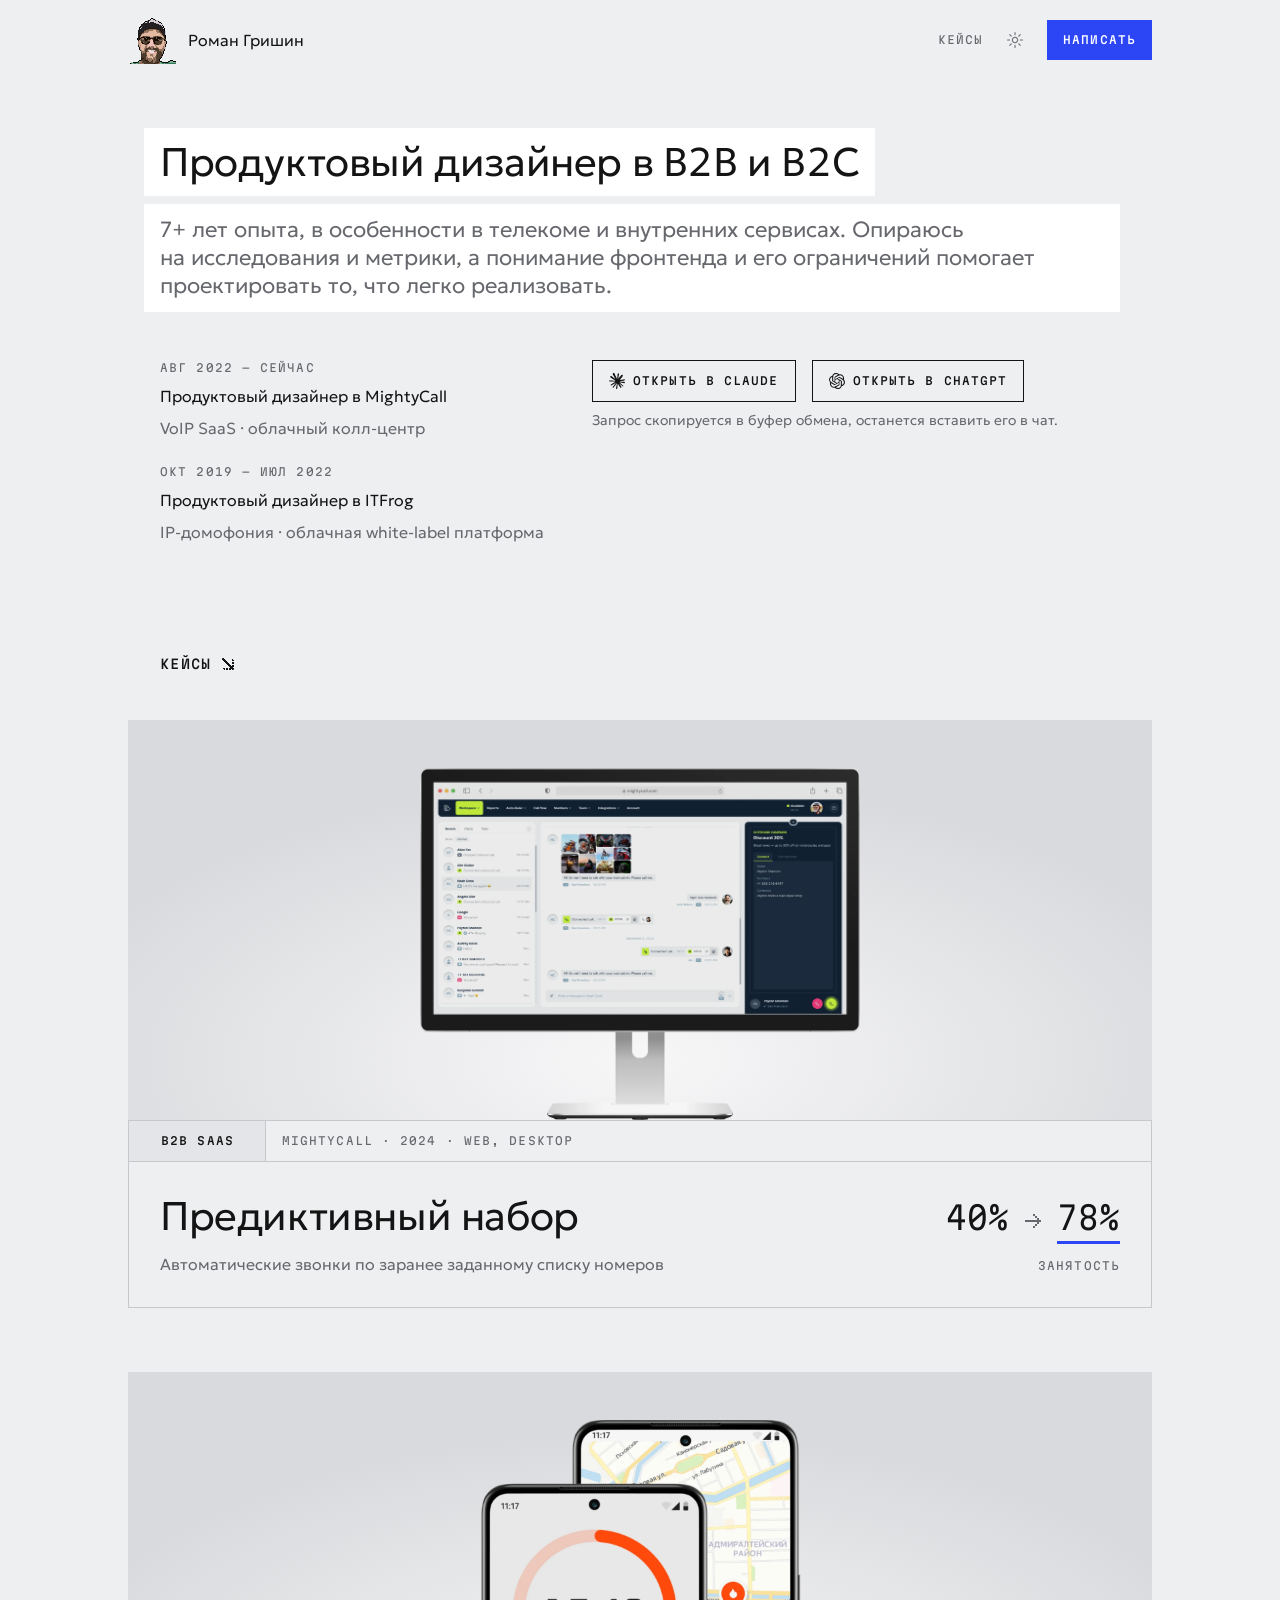
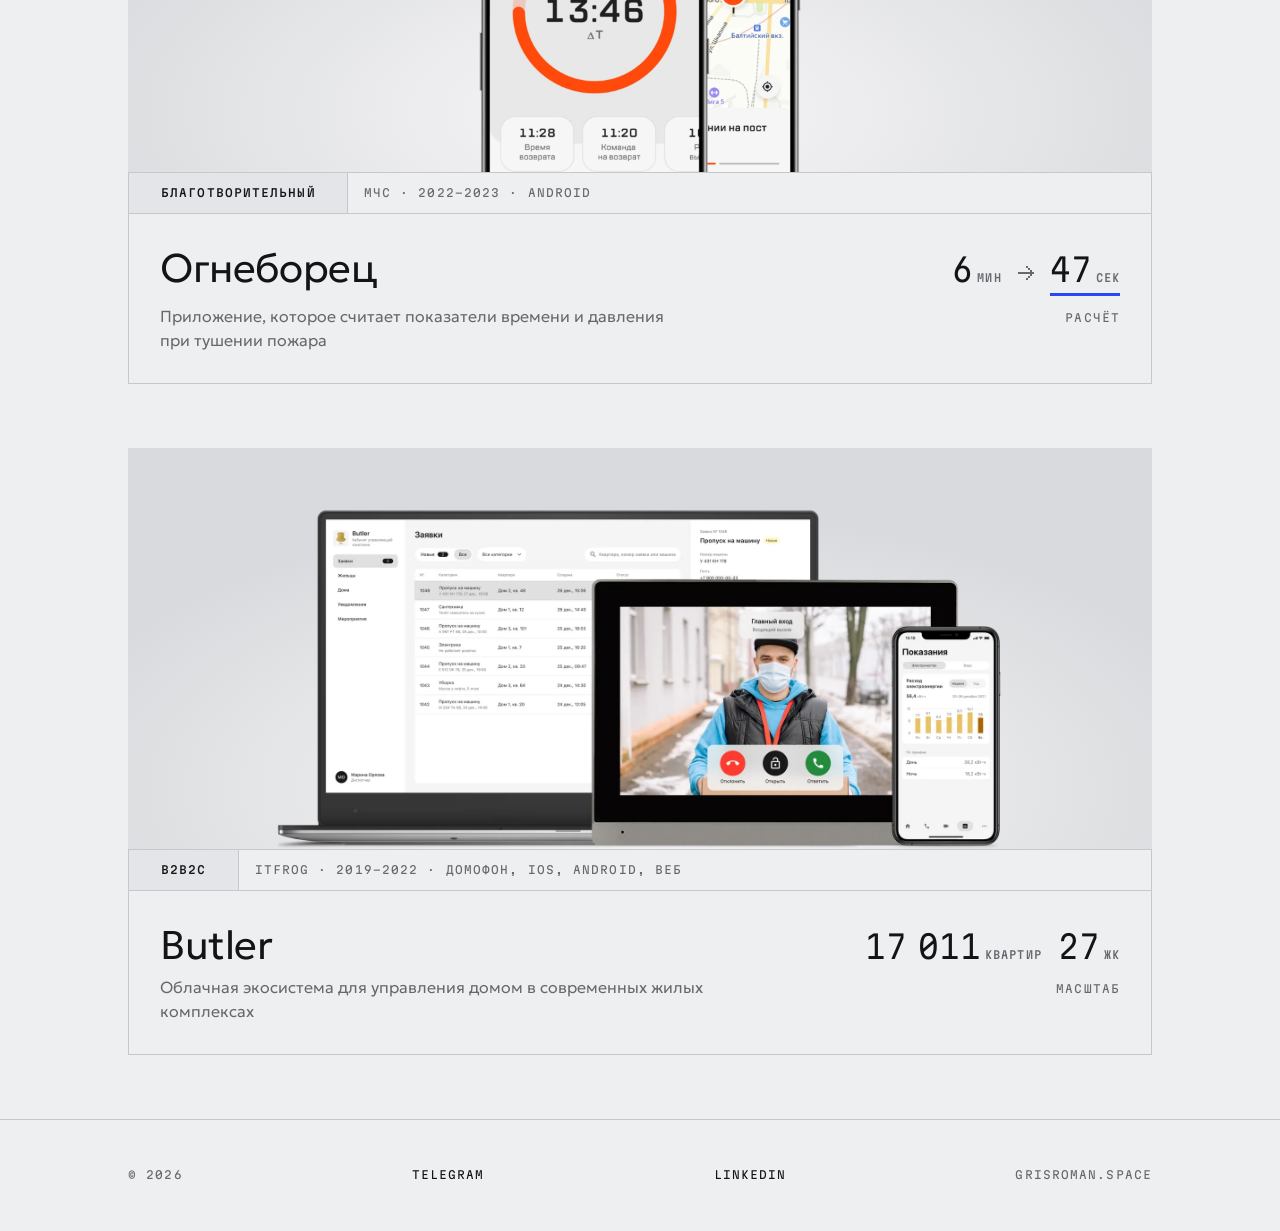
==== commit 18e6ec1f: "Главная без пунктирной сетки: сплошные линии, карточки в рамке, сетка под курсором - Линии на всём с" ====
--- a/index.html
+++ b/index.html
@@ -16,15 +16,15 @@
   <link rel="preconnect" href="https://fonts.googleapis.com">
   <link rel="preconnect" href="https://fonts.gstatic.com" crossorigin>
   <link rel="stylesheet" href="https://fonts.googleapis.com/css2?family=Geologica:wght@300;400&family=Martian+Mono:wdth,wght@87.5..100,300..500&display=swap">
-  <link rel="stylesheet" href="css/tokens.css?v=41">
-  <link rel="stylesheet" href="css/base.css?v=34">
-  <link rel="stylesheet" href="css/home.css?v=49">
+  <link rel="stylesheet" href="css/tokens.css?v=42">
+  <link rel="stylesheet" href="css/base.css?v=35">
+  <link rel="stylesheet" href="css/home.css?v=50">
   <link rel="icon" href="img/avatar.png">
-  <script src="js/main.js?v=44" defer></script>
+  <script src="js/main.js?v=46" defer></script>
   <!-- Аналитика GoatCounter: без cookies, баннер не нужен. Локальный просмотр (localhost) не считается -->
   <script data-goatcounter="https://grisroman.goatcounter.com/count" async src="https://gc.zgo.at/count.js"></script>
 </head>
-<body>
+<body class="page-home">
 
 <header class="site-header ln ln-b">
   <div class="shell">
@@ -48,9 +48,9 @@
 </header>
 
 <div class="shell">
-  <main class="canvas ln ln-l ln-r">
+  <main class="canvas">
 
-    <section class="hero ln ln-b grid" aria-label="Обо мне" data-reveal>
+    <section class="hero grid" aria-label="Обо мне" data-reveal>
       <div class="hero__plates">
         <h1 class="plate h2">Продуктовый дизайнер в&nbsp;B2B и&nbsp;B2C</h1>
         <p class="plate subtitle-2 muted">7+&nbsp;лет опыта, в&nbsp;особенности в&nbsp;телекоме и&nbsp;внутренних сервисах. Опираюсь на&nbsp;исследования и&nbsp;метрики, а&nbsp;понимание фронтенда и&nbsp;его ограничений помогает проектировать то, что легко реализовать.</p>
@@ -85,109 +85,66 @@
     </div>
 
     <div class="cases">
-      <i class="mark mark--cross at-tl" aria-hidden="true"></i>
-      <i class="mark mark--cross at-br" aria-hidden="true"></i>
       <ul class="cases__list">
 
       <li class="cases__item" data-reveal>
-        <a class="case ln ln-l ln-r" href="cases/predictive-dialer/">
+        <a class="case" href="cases/predictive-dialer/">
           <div class="case__cover">
-            <img class="case__img" src="img/cover-predictive.webp?v=3" alt="Мастер настройки кампании и&nbsp;рабочее место оператора со&nbsp;звонком из&nbsp;кампании в&nbsp;MightyCall" width="1715" height="1148" loading="lazy" decoding="async">
+            <img class="case__img case__img--monitor theme-light" src="img/cover-predictive-light.webp" alt="Рабочее место оператора MightyCall со&nbsp;звонком из&nbsp;кампании на&nbsp;мониторе" width="1800" height="1442" loading="lazy" decoding="async">
+            <img class="case__img case__img--monitor theme-dark" src="img/cover-predictive-dark.webp" alt="Рабочее место оператора MightyCall со&nbsp;звонком из&nbsp;кампании на&nbsp;мониторе" width="1800" height="1442" loading="lazy" decoding="async">
           </div>
-          <div class="case__tagrow ln ln-t ln-b">
+          <div class="case__tagrow ln ln-t ln-b ln-l ln-r">
             <span class="tag label-m">B2B SaaS</span>
             <span class="case__meta label-s muted">MightyCall&nbsp;· 2024&nbsp;· Web, desktop</span>
             <svg class="px-arrow case__arrow" viewBox="0 0 8 7" shape-rendering="crispEdges" aria-hidden="true"><path d="M0 3h8v1H0zM4 0h1v1H4zM5 1h1v1H5zM6 2h1v1H6zM6 4h1v1H6zM5 5h1v1H5zM4 6h1v1H4z" fill="currentColor"/></svg>
           </div>
-          <div class="case__body ln ln-b grid">
-            <div class="case__text">
-              <h3 class="h2">Предиктивный набор</h3>
-              <p class="text-l muted">Автоматические звонки по&nbsp;заранее заданному списку номеров</p>
-            </div>
-            <div class="result ln">
-              <p class="result__head label-s muted ln ln-b">Занятость</p>
-              <div class="result__cells">
-                <div class="result__cell">
-                  <p class="label-s muted">Было</p>
-                  <p class="h3 value">40%</p>
-                </div>
-                <div class="result__cell ln ln-l">
-                  <p class="label-s muted">Стало</p>
-                  <p class="h3 value result__after">78%</p>
-                </div>
-              </div>
-            </div>
+          <div class="case__body ln ln-b ln-l ln-r grid">
+            <h3 class="case__title h2">Предиктивный набор</h3>
+            <p class="case__desc text-l muted">Автоматические звонки по&nbsp;заранее заданному списку номеров</p>
+            <p class="case__values"><span class="visually-hidden">Было </span><span class="h3 value">40%</span><svg class="px-arrow case__to" viewBox="0 0 8 7" shape-rendering="crispEdges" aria-hidden="true"><path d="M0 3h8v1H0zM4 0h1v1H4zM5 1h1v1H5zM6 2h1v1H6zM6 4h1v1H6zM5 5h1v1H5zM4 6h1v1H4z" fill="currentColor"/></svg><span class="visually-hidden"> стало </span><span class="h3 value result__after">78%</span></p>
+            <p class="case__metric label-s muted">Занятость</p>
           </div>
         </a>
-        <i class="mark mark--cross at-bl" aria-hidden="true"></i>
       </li>
 
       <li class="cases__item" data-reveal>
-        <a class="case ln ln-l ln-r" href="cases/firefighter/">
+        <a class="case" href="cases/firefighter/">
           <div class="case__cover">
             <img class="case__img theme-light" src="img/cover-firefighter.webp" alt="Экраны приложения Огнеборец: таймер работы звена и карта" width="1680" height="1056" loading="lazy" decoding="async">
             <img class="case__img theme-dark" src="img/cover-firefighter-dark.webp" alt="Экраны приложения Огнеборец: таймер работы звена и карта" width="1680" height="1056" loading="lazy" decoding="async">
           </div>
-          <div class="case__tagrow ln ln-t ln-b">
+          <div class="case__tagrow ln ln-t ln-b ln-l ln-r">
             <span class="tag label-m">Благотворительный</span>
             <span class="case__meta label-s muted">МЧС&nbsp;· 2022–2023&nbsp;· Android</span>
             <svg class="px-arrow case__arrow" viewBox="0 0 8 7" shape-rendering="crispEdges" aria-hidden="true"><path d="M0 3h8v1H0zM4 0h1v1H4zM5 1h1v1H5zM6 2h1v1H6zM6 4h1v1H6zM5 5h1v1H5zM4 6h1v1H4z" fill="currentColor"/></svg>
           </div>
-          <div class="case__body ln ln-b grid">
-            <div class="case__text">
-              <h3 class="h2">Огнеборец</h3>
-              <p class="text-l muted">Приложение, которое считает показатели времени и&nbsp;давления при&nbsp;тушении пожара</p>
-            </div>
-            <div class="result ln">
-              <p class="result__head label-s muted ln ln-b">Расчёт</p>
-              <div class="result__cells">
-                <div class="result__cell">
-                  <p class="label-s muted">Было</p>
-                  <p class="h3 value">6<span class="value__unit label-m muted">мин</span></p>
-                </div>
-                <div class="result__cell ln ln-l">
-                  <p class="label-s muted">Стало</p>
-                  <p class="h3 value result__after">47<span class="value__unit label-m muted">сек</span></p>
-                </div>
-              </div>
-            </div>
+          <div class="case__body ln ln-b ln-l ln-r grid">
+            <h3 class="case__title h2">Огнеборец</h3>
+            <p class="case__desc text-l muted">Приложение, которое считает показатели времени и&nbsp;давления при&nbsp;тушении пожара</p>
+            <p class="case__values"><span class="visually-hidden">Было </span><span class="h3 value">6<span class="value__unit label-m muted">мин</span></span><svg class="px-arrow case__to" viewBox="0 0 8 7" shape-rendering="crispEdges" aria-hidden="true"><path d="M0 3h8v1H0zM4 0h1v1H4zM5 1h1v1H5zM6 2h1v1H6zM6 4h1v1H6zM5 5h1v1H5zM4 6h1v1H4z" fill="currentColor"/></svg><span class="visually-hidden"> стало </span><span class="h3 value result__after">47<span class="value__unit label-m muted">сек</span></span></p>
+            <p class="case__metric label-s muted">Расчёт</p>
           </div>
         </a>
-        <i class="mark mark--cross at-bl" aria-hidden="true"></i>
       </li>
 
       <li class="cases__item" data-reveal>
-        <a class="case ln ln-l ln-r" href="cases/butler/">
+        <a class="case" href="cases/butler/">
           <div class="case__cover">
             <img class="case__img case__img--wide theme-light" src="img/cover-butler.webp?v=6" alt="Админ-панель управляющей компании, домофон и приложение Butler" width="1680" height="788" loading="lazy" decoding="async">
             <img class="case__img case__img--wide theme-dark" src="img/cover-butler-dark.webp?v=6" alt="Админ-панель управляющей компании, домофон и приложение Butler" width="1680" height="788" loading="lazy" decoding="async">
           </div>
-          <div class="case__tagrow ln ln-t ln-b">
+          <div class="case__tagrow ln ln-t ln-b ln-l ln-r">
             <span class="tag label-m">B2B2C</span>
             <span class="case__meta label-s muted">ITFrog&nbsp;· 2019–2022&nbsp;· Домофон, iOS, Android, веб</span>
             <svg class="px-arrow case__arrow" viewBox="0 0 8 7" shape-rendering="crispEdges" aria-hidden="true"><path d="M0 3h8v1H0zM4 0h1v1H4zM5 1h1v1H5zM6 2h1v1H6zM6 4h1v1H6zM5 5h1v1H5zM4 6h1v1H4z" fill="currentColor"/></svg>
           </div>
-          <div class="case__body ln ln-b grid">
-            <div class="case__text">
-              <h3 class="h2">Butler</h3>
-              <p class="text-l muted">Облачная экосистема для&nbsp;управления домом в&nbsp;современных жилых комплексах</p>
-            </div>
-            <div class="result ln">
-              <p class="result__head label-s muted ln ln-b">Масштаб</p>
-              <div class="result__cells">
-                <div class="result__cell">
-                  <p class="label-s muted">Квартиры</p>
-                  <p class="h3 value">17&#8239;011</p>
-                </div>
-                <div class="result__cell ln ln-l">
-                  <p class="label-s muted">ЖК</p>
-                  <p class="h3 value">27</p>
-                </div>
-              </div>
-            </div>
+          <div class="case__body ln ln-b ln-l ln-r grid">
+            <h3 class="case__title h2">Butler</h3>
+            <p class="case__desc text-l muted">Облачная экосистема для&nbsp;управления домом в&nbsp;современных жилых комплексах</p>
+            <p class="case__values"><span class="h3 value">17&#8239;011<span class="value__unit label-m muted">квартир</span></span><span class="h3 value">27<span class="value__unit label-m muted">ЖК</span></span></p>
+            <p class="case__metric label-s muted">Масштаб</p>
           </div>
         </a>
-        <i class="mark mark--cross at-bl" aria-hidden="true"></i>
       </li>
       </ul>
     </div>
--- a/css/tokens.css
+++ b/css/tokens.css
@@ -49,7 +49,6 @@
 
   /* Линии и маркеры */
   --line-width: 1px;
-  --dash: 4px;              /* штрих 4 / пробел 4 */
   --focus-width: 2px;       /* обводка фокуса 2 px со смещением 2 px */
   --link-offset: 3px;       /* смещение подчёркивания ссылки в тексте */
   --accent-line: 2px;       /* линия вставки и цитаты */
@@ -65,18 +64,24 @@
   --step-num-size: 240px;   /* контурная цифра в карточке шага (декор) */
   --phone-radius: 12% / 5.7%;  /* скругление записи экрана по рамке телефона (710 × 1496) */
   --screen-radius: 6.4% / 2.96%;  /* скругление скриншота Butler по рамке фрейма в Figma (24 на 375 × 812) */
+  --cover-monitor: 440px;   /* обложка-монитор (Предиктивный набор): по высоте как соседние карточки */
   --cover-wide: 752px;      /* широкая обложка карточки (Butler: три устройства в ряд) — по высоте как телефоны соседей */
   --phone-w: 50%;           /* скриншот телефона на сцене: доля ширины сцены */
   --scale-seg: 8px;         /* шаговая шкала: сегмент 8, промежуток 2, высота 8 */
   --scale-gap: 2px;
   --scale-h: 8px;
 
-  /* Движение: 200 мс с замедлением в конце; увеличение картинки 3% */
+  /* Движение: 200 мс с замедлением в конце; увеличение картинки 2% */
   --motion-duration: 200ms;
   --hint-delay: 400ms;   /* хинт появляется через 400 мс, чтобы не мигать при движении курсора */
   --motion-ease: ease-out;
-  --zoom: 1.03;
+  --zoom: 1.02;
   --scale-step: 30ms;       /* шкала заполняется по одному сегменту за шаг */
+  /* Сетка под курсором на главной: клетка 16, крупная — 8 × 8 клеток, круг подсветки, появление */
+  --grid-cell: var(--space-16);
+  --grid-major: 128px;
+  --grid-radius: 400px;
+  --grid-fade: 300ms;
 
   /* Шрифты */
   --font-sans: 'Geologica', system-ui, sans-serif;
--- a/css/base.css
+++ b/css/base.css
@@ -64,10 +64,10 @@
 .fg { color: var(--fg); }
 .muted { color: var(--muted); }
 
-/* ---------- Пунктир: штрих 4/4, цвет --dash-color (line, при наведении fg) ---------- */
+/* ---------- Линии: сплошные 1 px, цвет --dash-color (line, при наведении muted) ---------- */
 .ln {
-  --dash-h: repeating-linear-gradient(90deg, var(--dash-color) 0 var(--dash), transparent var(--dash) calc(var(--dash) * 2));
-  --dash-v: repeating-linear-gradient(180deg, var(--dash-color) 0 var(--dash), transparent var(--dash) calc(var(--dash) * 2));
+  --dash-h: linear-gradient(var(--dash-color), var(--dash-color));
+  --dash-v: linear-gradient(var(--dash-color), var(--dash-color));
   /* сброс: вложенный .ln не наследует линии родителя */
   --ln-t: none; --ln-b: none; --ln-l: none; --ln-r: none;
   background: var(--ln-t), var(--ln-b), var(--ln-l), var(--ln-r);
--- a/css/home.css
+++ b/css/home.css
@@ -8,13 +8,20 @@
   z-index: 10;
 }
 .site-header.ln { background-color: var(--bg); }
-/* Прогресс чтения на страницах кейсов: штрихи нижней линии шапки темнеют при прокрутке.
+/* Главная: вверху страницы шапка без заливки и линии — лежит на холсте, под ней видна сетка.
+   С первого пикселя прокрутки появляются заливка bg и линия (класс .is-scrolled ставит main.js) */
+.page-home .site-header.ln {
+  background-color: transparent;
+  --dash-color: transparent;
+  transition: background-color var(--motion-duration) var(--motion-ease), --dash-color var(--motion-duration) var(--motion-ease);
+}
+.page-home.is-scrolled .site-header.ln { background-color: var(--bg); --dash-color: var(--line); }
+/* Прогресс чтения на страницах кейсов: нижняя линия шапки заполняется цветом fg при прокрутке.
    На главной не ставится — там лишний шум */
 .read-progress {
   position: absolute; left: 0; bottom: 0;
   width: 0; height: var(--line-width);
-  /* тот же пунктир 4/4 и с той же точки, что линия шапки, — штрихи совпадают; цвет fg, как пунктир при наведении */
-  background: repeating-linear-gradient(90deg, var(--fg) 0 var(--dash), transparent var(--dash) calc(var(--dash) * 2));
+  background: var(--fg);
 }
 .read-progress[hidden] { display: none; }
 /* Шапка и футер не упираются в края экрана: поле не меньше поля контента (на mobile холст стоит вплотную, а шапка — нет) */
@@ -109,11 +116,16 @@
   align-items: flex-start;
   gap: var(--space-8); /* заголовок → подзаголовок */
 }
-/* Плашка выходит за колонку чтения на своё поле, текст стоит на линии колонки */
+/* Плашка выходит за колонку чтения на своё поле, текст стоит на линии колонки.
+   На mobile поле экрана 16 — плашка от края до края, иначе слева она у края экрана, а справа нет */
 .plate {
   margin-left: calc(var(--space-16) * -1);
   background: var(--surface);
   padding: var(--space-12) var(--space-16);
+}
+@media (max-width: 599px) {
+  .hero__plates { align-items: stretch; }
+  .plate { margin-inline: calc(var(--space-16) * -1); }
 }
 
 /* Кнопки «Открыть в Claude / ChatGPT» справа от опыта: чат открывается пустым,
@@ -140,18 +152,18 @@
 
 /* ---------- Заголовок секции ---------- */
 .section-head {
-  /* до заголовка — граница раздела (64), после — вдвое меньше, заголовок держится за список */
-  padding: var(--space-64) var(--content-pad) var(--space-32);
+  /* до заголовка — 48 (hero) + 64, после — 48: заголовок держится за список (до ≥ 2 × после) */
+  padding: var(--space-64) var(--content-pad) var(--space-48);
   scroll-margin-top: var(--space-16);
 }
 .section-head__title { display: flex; align-items: center; gap: var(--space-8); }
 
-/* ---------- Список кейсов: крестики у контейнера (TL, BR) и у каждого кейса (BL) ---------- */
-.cases { position: relative; }
-.cases__item { position: relative; padding-bottom: var(--space-64); }
-.cases__item:last-child { padding-bottom: 0; }
+/* ---------- Список кейсов: карточки через 64, и после последней — 64 до футера ---------- */
+.cases__item { padding-bottom: var(--space-64); }
 
 /* ---------- Карточка кейса ---------- */
+/* Без заливки. Сверху картинка на сцене cover со свечением, без рамки; рамка — у нижней части:
+   строка тега и текст (линии .ln у .case__tagrow и .case__body) */
 .case {
   display: block;
   transition: --dash-color var(--motion-duration) var(--motion-ease);
@@ -170,15 +182,20 @@
   transform-origin: 50% 100%;
   transition: transform var(--motion-duration) var(--motion-ease);
 }
+.case__img--wide { max-width: var(--cover-wide); }
+.case__img--monitor { max-width: var(--cover-monitor); }
 
 .case__tagrow { display: flex; align-items: stretch; }
+/* Тег — мягкая заливка cell, текст fg; заливка отступает от линий строки на их толщину, справа разделитель */
 .tag {
   display: flex;
   align-items: center;
   flex: none;
+  margin-block: var(--line-width);
+  margin-left: var(--line-width);
   padding: var(--space-12) var(--space-32);
-  background: var(--fg);
-  color: var(--bg);
+  background: var(--dash-v) right / var(--line-width) 100% no-repeat, var(--cell);
+  color: var(--fg);
 }
 .case__meta {
   display: flex;
@@ -194,55 +211,57 @@
   transition: opacity var(--motion-duration) var(--motion-ease);
 }
 
-.case__body { row-gap: 0; }
-.case__text {
-  grid-column: 1 / -1;
-  display: flex;
-  flex-direction: column;
-  gap: var(--space-8); /* заголовок → описание */
-  padding-block: var(--space-32);
-}
-
-/* Блок результата «было | стало» с внутренним пунктиром (исключение стиля).
-   Растянут на всю высоту строки, ячейки — тоже, содержимое по центру. */
-.result {
-  grid-column: 1 / -1;
-  display: flex;
-  flex-direction: column;
-  margin-inline: calc(var(--content-pad) * -1);
-}
-.result.ln { --ln-t: var(--dash-h) top / 100% var(--line-width) no-repeat; }
-.result__head { padding: var(--space-16); }  /* по левому краю, как значения в ячейках */
-.result__cells { flex: 1; display: grid; grid-template-columns: 1fr 1fr; }
-.result__cell {
-  display: flex;
-  flex-direction: column;
-  justify-content: center;
-  gap: var(--space-8);
-  padding: var(--space-16);
-}
+/* Тело: название и описание слева, результат справа — цифры на линии названия, подпись на линии описания.
+   На mobile всё друг под другом: название → описание → цифры → подпись */
+.case__body { row-gap: 0; padding-block: var(--space-32); }
+.case__title, .case__desc, .case__values, .case__metric { grid-column: 1 / -1; }
+.case__desc { margin-top: var(--space-8); }      /* заголовок → описание */
+.case__values {
+  display: flex;
+  align-items: baseline;
+  gap: var(--space-16);
+  margin-top: var(--space-24);                  /* блок → блок внутри карточки */
+}
+.case__metric { margin-top: var(--space-8); }   /* цифры → подпись, как в фактоиде */
+.case__to { align-self: center; color: var(--muted); }  /* пиксельная стрелка «было → стало» */
 /* Подчёркивание «стало»: линия 3 px accent-text, зазор space/4 от текста */
 .result__after {
-  align-self: flex-start;
+  display: inline-block;
   padding-bottom: calc(var(--space-4) + var(--result-line));
   background: linear-gradient(var(--accent-text), var(--accent-text)) left bottom / 100% var(--result-line) no-repeat;
 }
 
-.case__stores {
-  grid-column: 1 / -1;
-  display: flex;
-  flex-wrap: wrap;
-  gap: var(--space-16);  /* между контурными кнопками — 16, как у кнопок нейросетей */
-  padding-bottom: var(--space-32);
-}
-
-/* Наведение = фокус: пунктир line → fg, стрелка, картинка +3% */
-.case:hover, .case:focus-visible { --dash-color: var(--fg); }
+/* Наведение = фокус: рамка line → muted (fg слишком резкий), стрелка, картинка +2% */
+.case:hover, .case:focus-visible { --dash-color: var(--muted); }
 .case:hover .case__arrow, .case:focus-visible .case__arrow { opacity: 1; }
-.case__img--wide { max-width: var(--cover-wide); }
 .case:hover .case__img, .case:focus-visible .case__img { transform: scale(var(--zoom)); }
 @media (prefers-reduced-motion: reduce) {
   .case:hover .case__img, .case:focus-visible .case__img { transform: none; }
+}
+
+/* ---------- Сетка под курсором (только главная, только с мышью) ----------
+   Клетка 16 цветом cell, крупная 128 цветом line; видна кругом вокруг курсора. Слой — на всю страницу,
+   координаты страницы: при прокрутке подсветка уезжает вместе с ней и возвращается при движении мыши */
+.page-home { position: relative; }
+.page-home::before {
+  content: "";
+  position: absolute;
+  inset: 0;
+  z-index: -1;
+  pointer-events: none;
+  background:
+    linear-gradient(90deg, var(--line) var(--line-width), transparent 0) 0 0 / var(--grid-major) var(--grid-major),
+    linear-gradient(var(--line) var(--line-width), transparent 0) 0 0 / var(--grid-major) var(--grid-major),
+    linear-gradient(90deg, var(--cell) var(--line-width), transparent 0) 0 0 / var(--grid-cell) var(--grid-cell),
+    linear-gradient(var(--cell) var(--line-width), transparent 0) 0 0 / var(--grid-cell) var(--grid-cell);
+  -webkit-mask-image: radial-gradient(circle at var(--cursor-x, 50%) var(--cursor-y, 50%), #000 0, transparent var(--grid-radius));
+          mask-image: radial-gradient(circle at var(--cursor-x, 50%) var(--cursor-y, 50%), #000 0, transparent var(--grid-radius));
+  opacity: 0;
+  transition: opacity var(--grid-fade) var(--motion-ease);
+}
+.page-home.is-lit::before { opacity: 1; }
+@media (hover: none), (prefers-reduced-motion: reduce) {
+  .page-home::before { display: none; }
 }
 
 /* ---------- Футер: 2 × 2 на mobile, 4 ячейки шире ---------- */
@@ -267,18 +286,12 @@
 
   .case__cover { padding-top: var(--space-48); }
 
-  .case__text { grid-column: 1 / span 5; }
-  .result {
-    grid-column: 6 / -1;
-    margin-left: 0;
-  }
-  .result.ln { --ln-t: none; --ln-l: var(--dash-v) left / var(--line-width) 100% no-repeat; }
-  .case__stores {
-    grid-column: 6 / -1;
-    justify-content: flex-end;
-    align-self: center;
-    padding-block: var(--space-32);
-  }
+  /* Две строки, две общие линии: название | цифры, описание | подпись */
+  .case__body { row-gap: var(--space-8); align-items: baseline; }
+  .case__title, .case__desc { grid-column: 1 / span 5; }
+  .case__values, .case__metric { grid-column: 6 / -1; justify-self: end; margin-top: 0; }
+  .case__title, .case__values { grid-row: 1; }
+  .case__desc, .case__metric { grid-row: 2; margin-top: 0; }
 
   .footer {
     display: flex;
@@ -288,6 +301,6 @@
 
 /* ================= Desktop: 12 колонок ================= */
 @media (min-width: 1024px) {
-  .case__text { grid-column: 1 / span 7; }
-  .result, .case__stores { grid-column: 8 / -1; }
-}
+  .case__title, .case__desc { grid-column: 1 / span 7; }
+  .case__values, .case__metric { grid-column: 8 / -1; }
+}
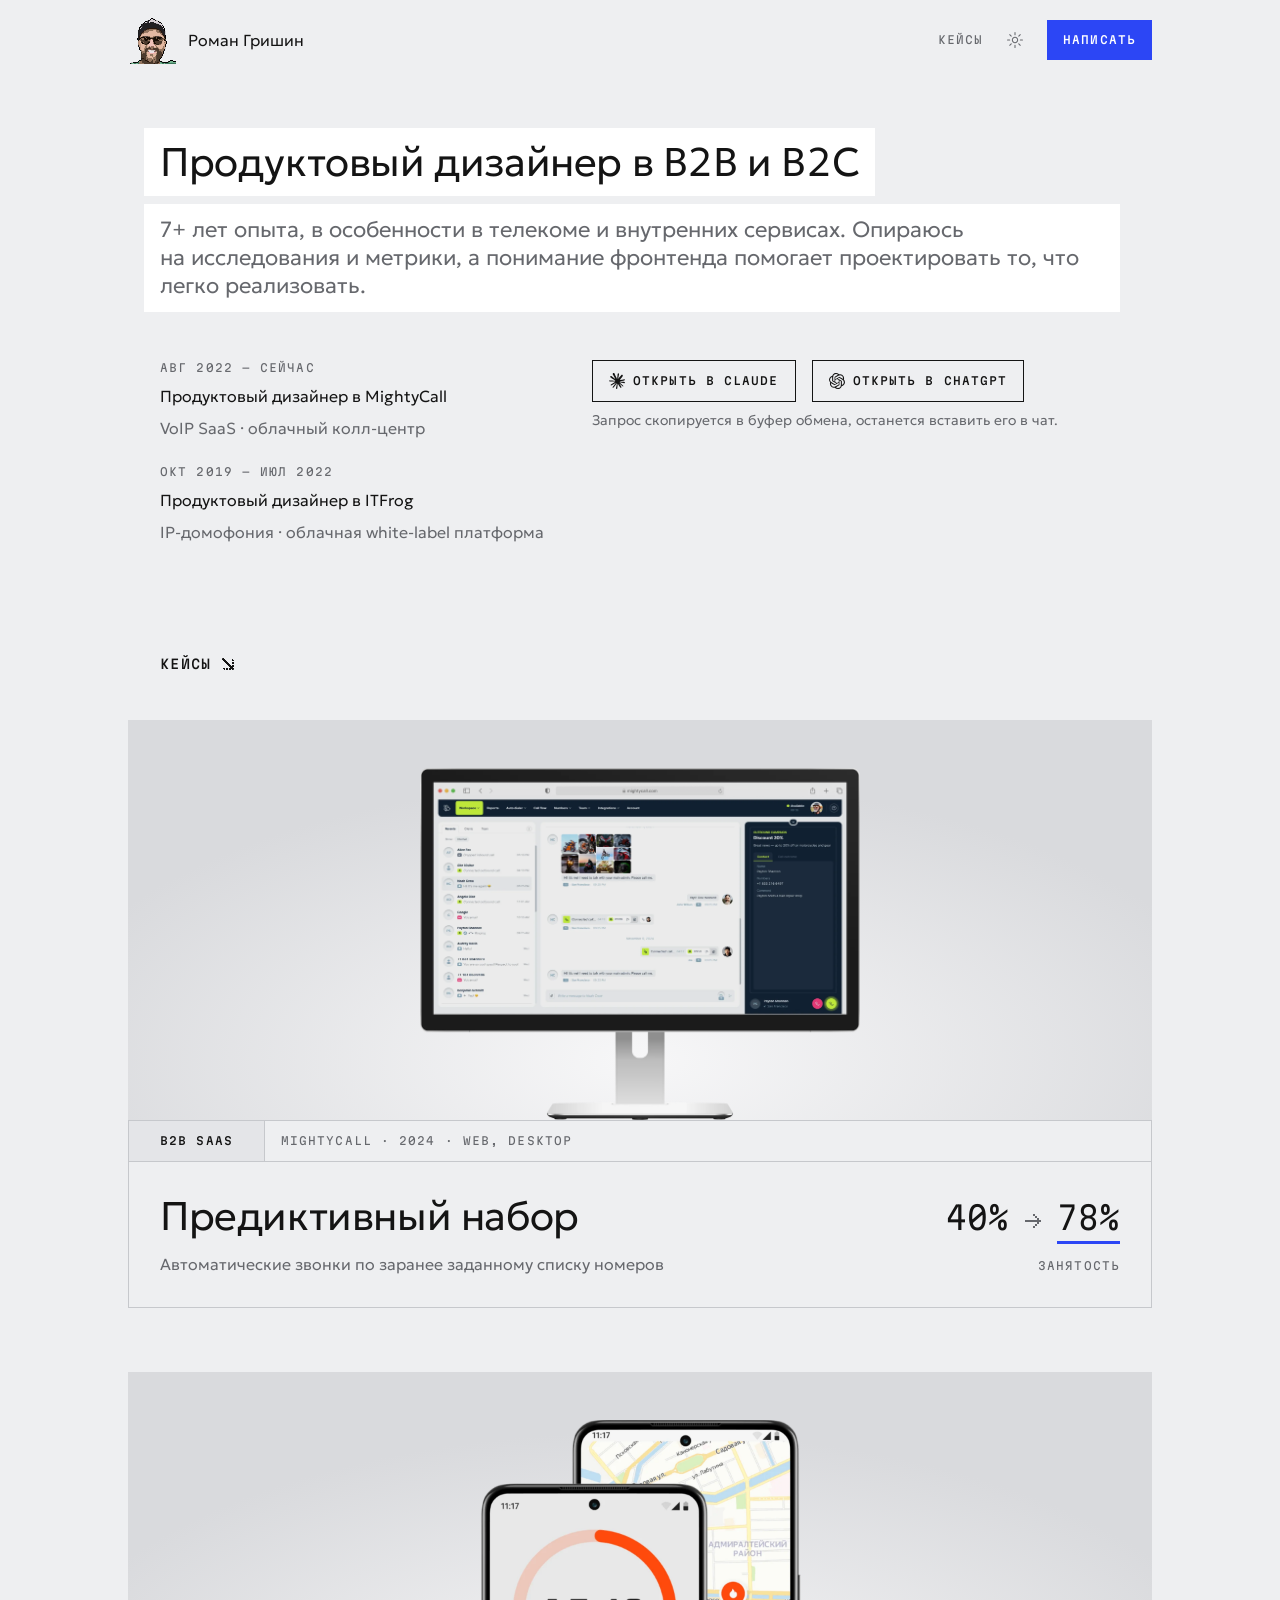
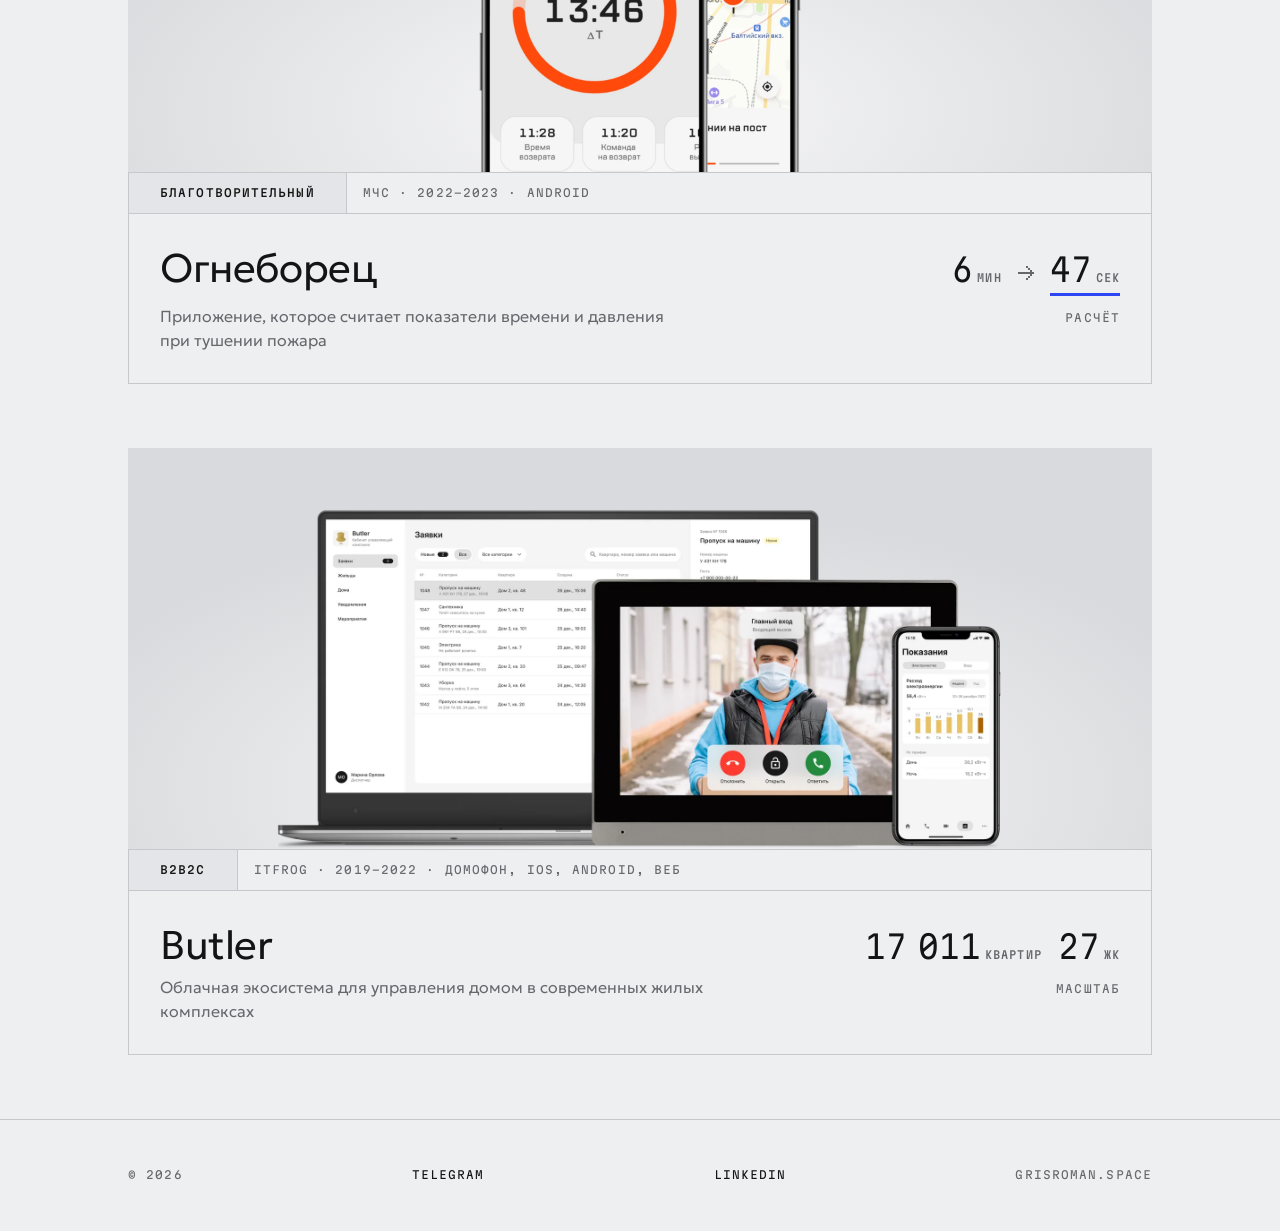
==== commit 24eb1450: "Просмотр картинок, шкала результата, тег карточки, фраза в hero - Картинки в кейсах открываются впис" ====
--- a/index.html
+++ b/index.html
@@ -16,11 +16,11 @@
   <link rel="preconnect" href="https://fonts.googleapis.com">
   <link rel="preconnect" href="https://fonts.gstatic.com" crossorigin>
   <link rel="stylesheet" href="https://fonts.googleapis.com/css2?family=Geologica:wght@300;400&family=Martian+Mono:wdth,wght@87.5..100,300..500&display=swap">
-  <link rel="stylesheet" href="css/tokens.css?v=42">
-  <link rel="stylesheet" href="css/base.css?v=35">
-  <link rel="stylesheet" href="css/home.css?v=50">
+  <link rel="stylesheet" href="css/tokens.css?v=43">
+  <link rel="stylesheet" href="css/base.css?v=37">
+  <link rel="stylesheet" href="css/home.css?v=52">
   <link rel="icon" href="img/avatar.png">
-  <script src="js/main.js?v=46" defer></script>
+  <script src="js/main.js?v=50" defer></script>
   <!-- Аналитика GoatCounter: без cookies, баннер не нужен. Локальный просмотр (localhost) не считается -->
   <script data-goatcounter="https://grisroman.goatcounter.com/count" async src="https://gc.zgo.at/count.js"></script>
 </head>
@@ -53,7 +53,7 @@
     <section class="hero grid" aria-label="Обо мне" data-reveal>
       <div class="hero__plates">
         <h1 class="plate h2">Продуктовый дизайнер в&nbsp;B2B и&nbsp;B2C</h1>
-        <p class="plate subtitle-2 muted">7+&nbsp;лет опыта, в&nbsp;особенности в&nbsp;телекоме и&nbsp;внутренних сервисах. Опираюсь на&nbsp;исследования и&nbsp;метрики, а&nbsp;понимание фронтенда и&nbsp;его ограничений помогает проектировать то, что легко реализовать.</p>
+        <p class="plate subtitle-2 muted">7+&nbsp;лет опыта, в&nbsp;особенности в&nbsp;телекоме и&nbsp;внутренних сервисах. Опираюсь на&nbsp;исследования и&nbsp;метрики, а&nbsp;понимание фронтенда помогает проектировать то, что легко реализовать.</p>
       </div>
       <div class="about__inner">
       <ol class="jobs">
--- a/css/tokens.css
+++ b/css/tokens.css
@@ -81,7 +81,7 @@
   --grid-cell: var(--space-16);
   --grid-major: 128px;
   --grid-radius: 400px;
-  --grid-fade: 300ms;
+  --grid-fade: 600ms;
 
   /* Шрифты */
   --font-sans: 'Geologica', system-ui, sans-serif;
--- a/css/base.css
+++ b/css/base.css
@@ -53,9 +53,10 @@
 .value__unit { margin-left: var(--space-4); }
 
 /* ---------- Шаговая шкала результата кейса: сегменты по ширине, синим — «стало», тёмной меткой — «было» ---------- */
-.scale { display: grid; grid-auto-flow: column; grid-auto-columns: 1fr; gap: var(--scale-gap); height: var(--scale-h); }
+.scale { display: grid; grid-auto-flow: column; grid-auto-columns: var(--scale-seg); gap: var(--scale-gap); height: var(--scale-h); }
 .scale > i { background: var(--line); }
-.scale > i.is-base { background: var(--fg); }
+.scale > i.is-base { background: var(--muted); }  /* «было» — тише, чем «стало» */
+.scale-pair { display: flex; flex-direction: column; gap: var(--space-4); }  /* полосы «было» и «стало» */
 .scale > i.is-change { background: var(--accent-text); }
 .scale-row { display: flex; flex-direction: column; gap: var(--space-8); }
 .scale-ends { display: flex; justify-content: space-between; }
--- a/css/home.css
+++ b/css/home.css
@@ -193,7 +193,8 @@
   flex: none;
   margin-block: var(--line-width);
   margin-left: var(--line-width);
-  padding: var(--space-12) var(--space-32);
+  /* текст тега на линии названия: поле контента (16 / 24 / 32) минус отступ заливки от линии */
+  padding: var(--space-12) var(--content-pad) var(--space-12) calc(var(--content-pad) - var(--line-width));
   background: var(--dash-v) right / var(--line-width) 100% no-repeat, var(--cell);
   color: var(--fg);
 }
@@ -260,6 +261,7 @@
   transition: opacity var(--grid-fade) var(--motion-ease);
 }
 .page-home.is-lit::before { opacity: 1; }
+.page-home.is-jump::before { transition: none; }  /* мгновенно погасить перед переносом к курсору */
 @media (hover: none), (prefers-reduced-motion: reduce) {
   .page-home::before { display: none; }
 }
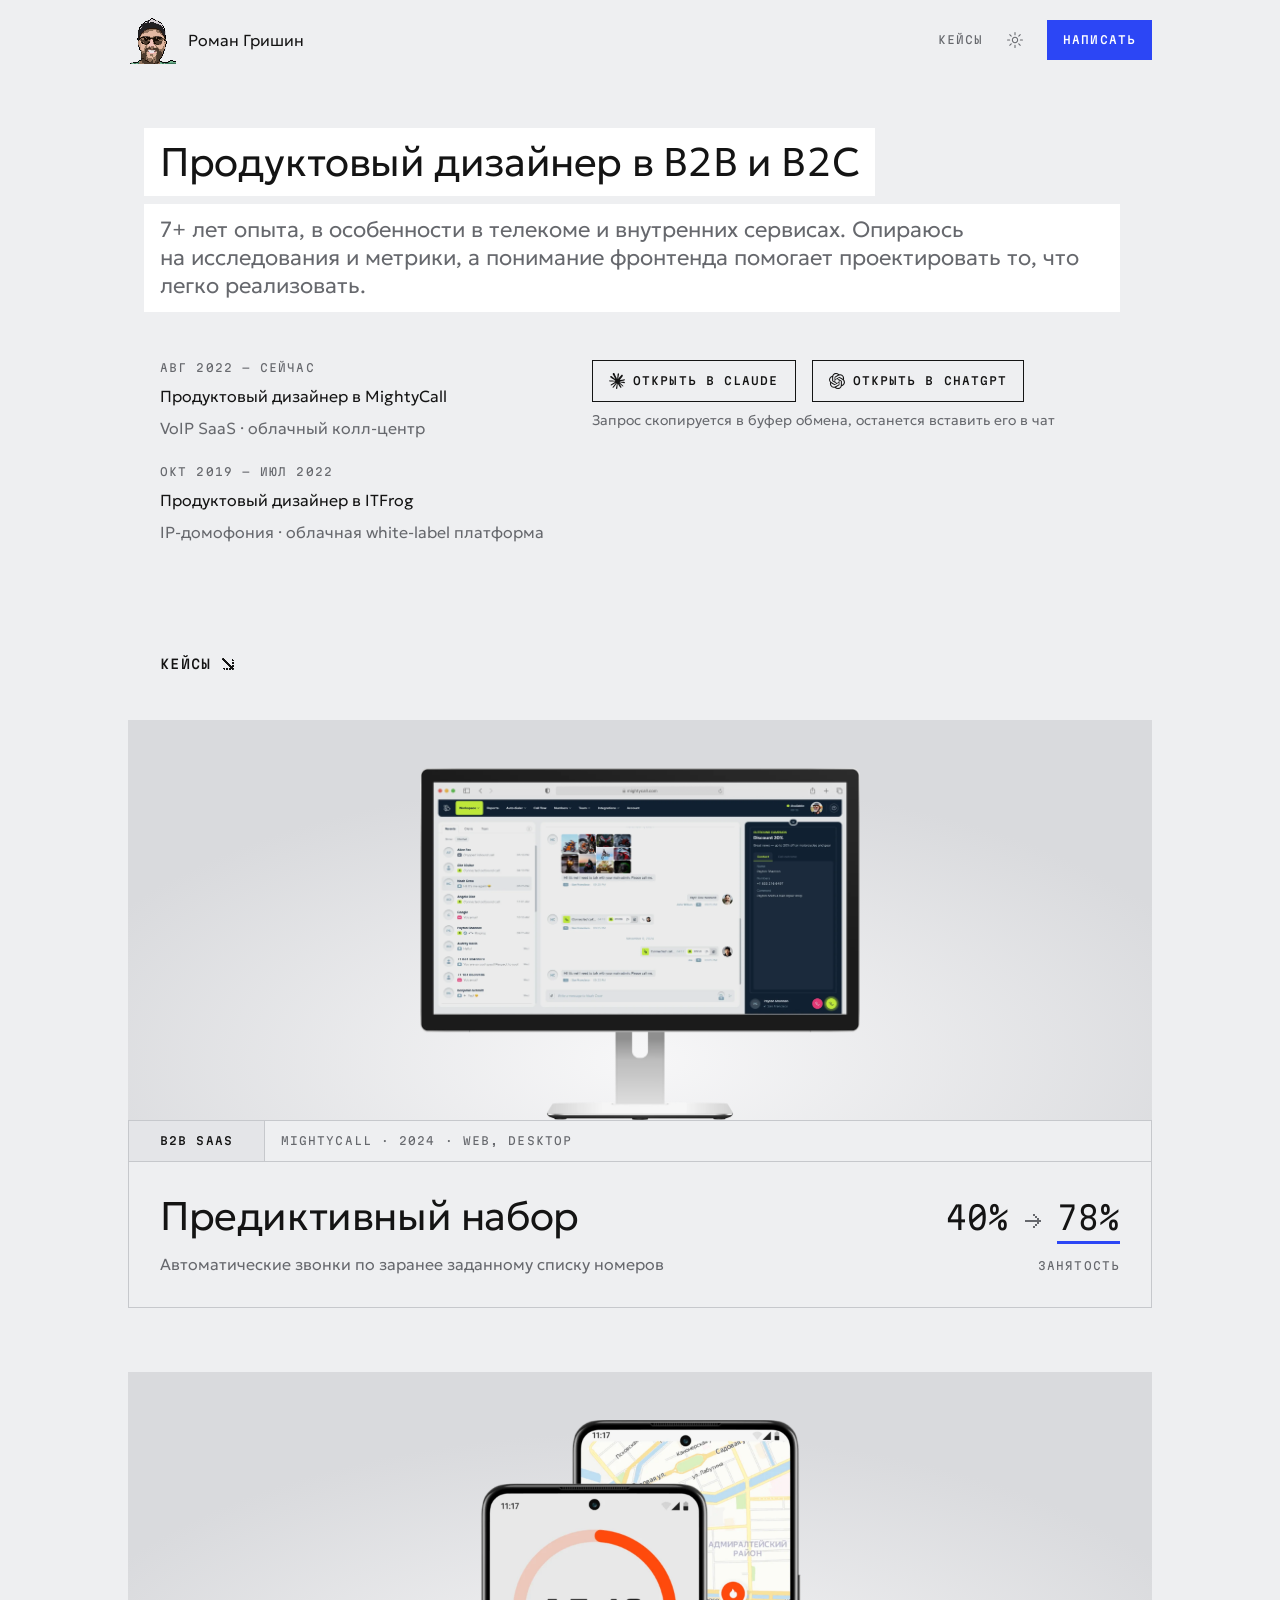
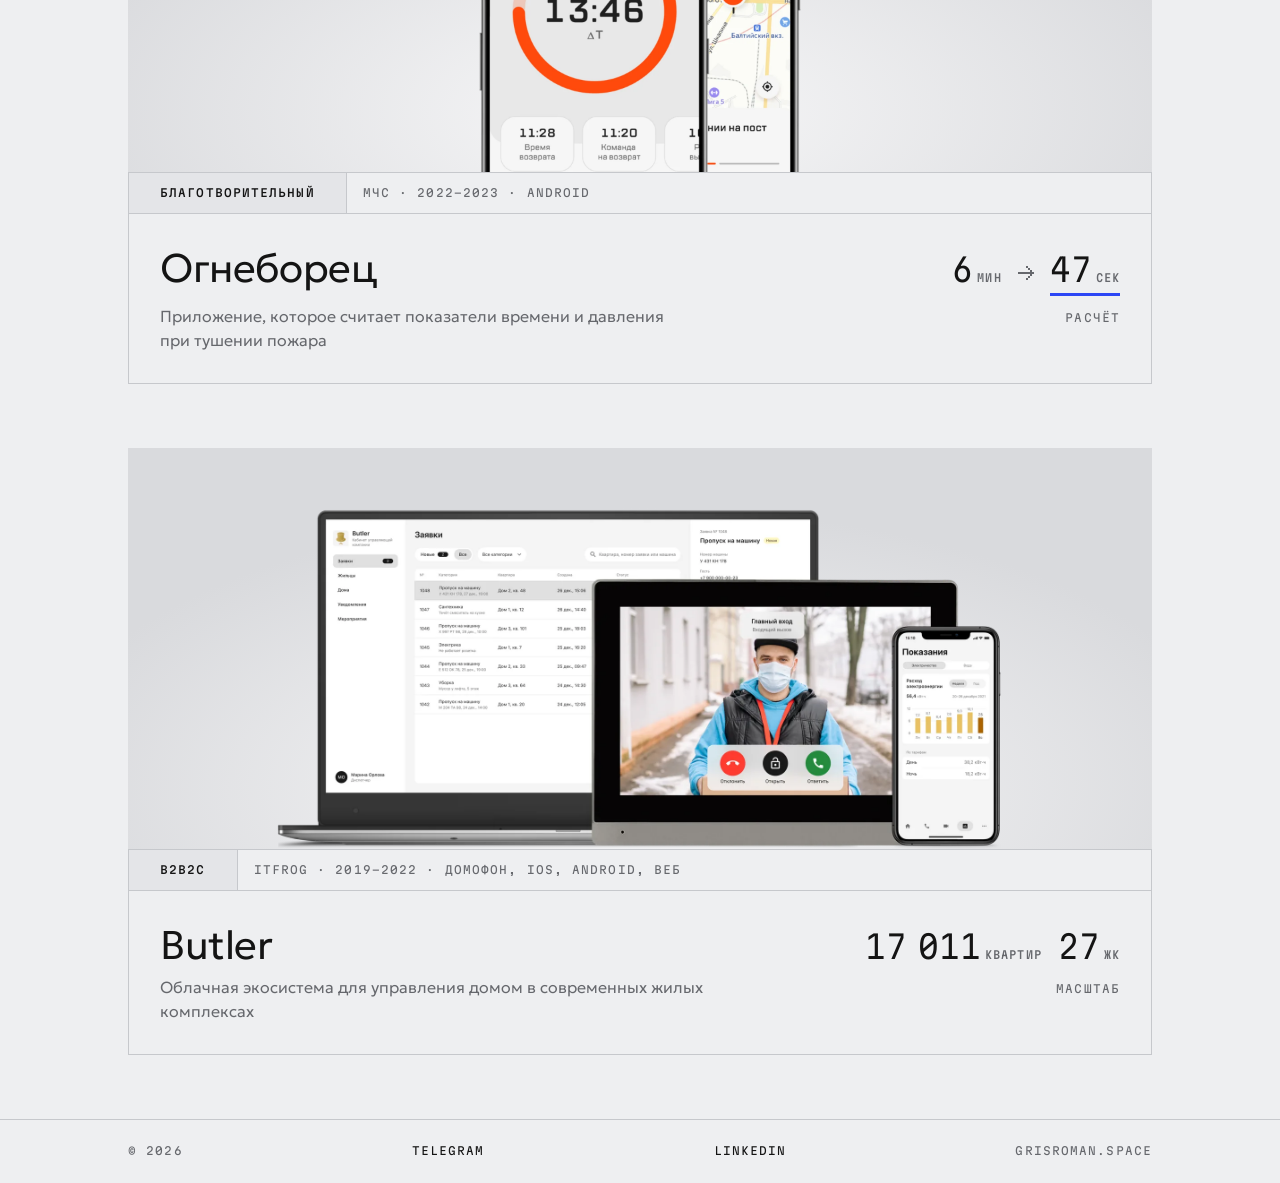
==== commit 9dfc9042: "Мини-карта большой схемы, квадраты позиции в галерее, номера без нулей, футер ниже Футер: отступ све" ====
--- a/index.html
+++ b/index.html
@@ -5,6 +5,8 @@
   <meta name="viewport" content="width=device-width, initial-scale=1">
   <title>Роман Гришин&nbsp;— продуктовый дизайнер</title>
   <meta name="description" content="Продуктовый дизайнер B2B и B2C SaaS-продуктов. Кейсы: предиктивный набор MightyCall, Огнеборец, Butler.">
+  <link rel="alternate" hreflang="ru" href="https://grisroman.space/">
+  <link rel="alternate" hreflang="en" href="https://grisroman.space/en/">
   <!-- Тема — до отрисовки, чтобы не было вспышки светлой -->
   <script>
     (function () {
@@ -17,10 +19,10 @@
   <link rel="preconnect" href="https://fonts.gstatic.com" crossorigin>
   <link rel="stylesheet" href="https://fonts.googleapis.com/css2?family=Geologica:wght@300;400&family=Martian+Mono:wdth,wght@87.5..100,300..500&display=swap">
   <link rel="stylesheet" href="css/tokens.css?v=43">
-  <link rel="stylesheet" href="css/base.css?v=37">
+  <link rel="stylesheet" href="css/base.css?v=38">
   <link rel="stylesheet" href="css/home.css?v=52">
   <link rel="icon" href="img/avatar.png">
-  <script src="js/main.js?v=50" defer></script>
+  <script src="js/main.js?v=52" defer></script>
   <!-- Аналитика GoatCounter: без cookies, баннер не нужен. Локальный просмотр (localhost) не считается -->
   <script data-goatcounter="https://grisroman.goatcounter.com/count" async src="https://gc.zgo.at/count.js"></script>
 </head>
@@ -74,7 +76,7 @@
             <a class="btn-outline label-m" data-goatcounter-click="ask-claude" href="https://claude.ai/new" target="_blank" rel="noopener"><svg class="btn-logo" viewBox="0 0 24 24" aria-hidden="true"><path d="m4.7144 15.9555 4.7174-2.6471.079-.2307-.079-.1275h-.2307l-.7893-.0486-2.6956-.0729-2.3375-.0971-2.2646-.1214-.5707-.1215-.5343-.7042.0546-.3522.4797-.3218.686.0608 1.5179.1032 2.2767.1578 1.6514.0972 2.4468.255h.3886l.0546-.1579-.1336-.0971-.1032-.0972L6.973 9.8356l-2.55-1.6879-1.3356-.9714-.7225-.4918-.3643-.4614-.1578-1.0078.6557-.7225.8803.0607.2246.0607.8925.686 1.9064 1.4754 2.4893 1.8336.3643.3035.1457-.1032.0182-.0728-.164-.2733-1.3539-2.4467-1.445-2.4893-.6435-1.032-.17-.6194c-.0607-.255-.1032-.4674-.1032-.7285L6.287.1335 6.6997 0l.9957.1336.419.3642.6192 1.4147 1.0018 2.2282 1.5543 3.0296.4553.8985.2429.8318.091.255h.1579v-.1457l.1275-1.706.2368-2.0947.2307-2.6957.0789-.7589.3764-.9107.7468-.4918.5828.2793.4797.686-.0668.4433-.2853 1.8517-.5586 2.9021-.3643 1.9429h.2125l.2429-.2429.9835-1.3053 1.6514-2.0643.7286-.8196.85-.9046.5464-.4311h1.0321l.759 1.1293-.34 1.1657-1.0625 1.3478-.8804 1.1414-1.2628 1.7-.7893 1.36.0729.1093.1882-.0183 2.8535-.607 1.5421-.2794 1.8396-.3157.8318.3886.091.3946-.3278.8075-1.967.4857-2.3072.4614-3.4364.8136-.0425.0304.0486.0607 1.5482.1457.6618.0364h1.621l3.0175.2247.7892.522.4736.6376-.079.4857-1.2142.6193-1.6393-.3886-3.825-.9107-1.3113-.3279h-.1822v.1093l1.0929 1.0686 2.0035 1.8092 2.5075 2.3314.1275.5768-.3218.4554-.34-.0486-2.2039-1.6575-.85-.7468-1.9246-1.621h-.1275v.17l.4432.6496 2.3436 3.5214.1214 1.0807-.17.3521-.6071.2125-.6679-.1214-1.3721-1.9246L14.38 17.959l-1.1414-1.9428-.1397.079-.674 7.2552-.3156.3703-.7286.2793-.6071-.4614-.3218-.7468.3218-1.4753.3886-1.9246.3157-1.53.2853-1.9004.17-.6314-.0121-.0425-.1397.0182-1.4328 1.9672-2.1796 2.9446-1.7243 1.8456-.4128.164-.7164-.3704.0667-.6618.4008-.5889 2.386-3.0357 1.4389-1.882.929-1.0868-.0062-.1579h-.0546l-6.3385 4.1164-1.1293.1457-.4857-.4554.0608-.7467.2307-.2429 1.9064-1.3114Z" fill="currentColor"/></svg>Открыть в&nbsp;Claude<span class="visually-hidden"> (откроется в&nbsp;новой вкладке, запрос скопируется)</span></a>
             <a class="btn-outline label-m" data-goatcounter-click="ask-chatgpt" href="https://chatgpt.com/" target="_blank" rel="noopener"><svg class="btn-logo" viewBox="0 0 24 24" aria-hidden="true"><path d="M22.2819 9.8211a5.9847 5.9847 0 0 0-.5157-4.9108 6.0462 6.0462 0 0 0-6.5098-2.9A6.0651 6.0651 0 0 0 4.9807 4.1818a5.9847 5.9847 0 0 0-3.9977 2.9 6.0462 6.0462 0 0 0 .7427 7.0966 5.98 5.98 0 0 0 .511 4.9107 6.051 6.051 0 0 0 6.5146 2.9001A5.9847 5.9847 0 0 0 13.2599 24a6.0557 6.0557 0 0 0 5.7718-4.2058 5.9894 5.9894 0 0 0 3.9977-2.9001 6.0557 6.0557 0 0 0-.7475-7.0729zm-9.022 12.6081a4.4755 4.4755 0 0 1-2.8764-1.0408l.1419-.0804 4.7783-2.7582a.7948.7948 0 0 0 .3927-.6813v-6.7369l2.02 1.1686a.071.071 0 0 1 .038.052v5.5826a4.504 4.504 0 0 1-4.4945 4.4944zm-9.6607-4.1254a4.4708 4.4708 0 0 1-.5346-3.0137l.142.0852 4.783 2.7582a.7712.7712 0 0 0 .7806 0l5.8428-3.3685v2.3324a.0804.0804 0 0 1-.0332.0615L9.74 19.9502a4.4992 4.4992 0 0 1-6.1408-1.6464zM2.3408 7.8956a4.485 4.485 0 0 1 2.3655-1.9728V11.6a.7664.7664 0 0 0 .3879.6765l5.8144 3.3543-2.0201 1.1685a.0757.0757 0 0 1-.071 0l-4.8303-2.7865A4.504 4.504 0 0 1 2.3408 7.872zm16.5963 3.8558L13.1038 8.364 15.1192 7.2a.0757.0757 0 0 1 .071 0l4.8303 2.7913a4.4944 4.4944 0 0 1-.6765 8.1042v-5.6772a.79.79 0 0 0-.407-.667zm2.0107-3.0231l-.142-.0852-4.7735-2.7818a.7759.7759 0 0 0-.7854 0L9.409 9.2297V6.8974a.0662.0662 0 0 1 .0284-.0615l4.8303-2.7866a4.4992 4.4992 0 0 1 6.6802 4.66zM8.3065 12.863l-2.02-1.1638a.0804.0804 0 0 1-.038-.0567V6.0742a4.4992 4.4992 0 0 1 7.3757-3.4537l-.142.0805L8.704 5.459a.7948.7948 0 0 0-.3927.6813zm1.0976-2.3654l2.602-1.4998 2.6069 1.4998v2.9994l-2.5974 1.4997-2.6067-1.4997Z" fill="currentColor"/></svg>Открыть в&nbsp;ChatGPT<span class="visually-hidden"> (откроется в&nbsp;новой вкладке, запрос скопируется)</span></a>
           </div>
-          <p class="ask-ai__status text-s muted" aria-live="polite">Запрос скопируется в&nbsp;буфер обмена, останется вставить его в&nbsp;чат.</p>
+          <p class="ask-ai__status text-s muted" aria-live="polite">Запрос скопируется в&nbsp;буфер обмена, останется вставить его в&nbsp;чат</p>
         </div>
       </div>
       </div>
--- a/css/tokens.css
+++ b/css/tokens.css
@@ -60,6 +60,7 @@
   --arrow-h: 14px;
   --avatar: 48px;
   --diagram-w: 1600px;      /* ширина широкой схемы: текст схемы не мельче Text/XS, лишнее — прокрутка */
+  --minimap-w: 320px;       /* ширина мини-карты большой схемы: рамка видимой части не теряется на вытянутой схеме */
   --px-icon: 14px;          /* пиксельный «+» / «−» аккордеона: сетка 7 × 7, пиксель 2 px */
   --step-num-size: 240px;   /* контурная цифра в карточке шага (декор) */
   --phone-radius: 12% / 5.7%;  /* скругление записи экрана по рамке телефона (710 × 1496) */
--- a/css/base.css
+++ b/css/base.css
@@ -18,6 +18,7 @@
   -webkit-font-smoothing: antialiased;
   text-rendering: optimizeLegibility;
 }
+::selection { background: var(--fg); color: var(--bg); }  /* выделение — перестановка ролей текста и фона, без нового цвета */
 img, svg, picture { display: block; max-width: 100%; }
 a { color: inherit; text-decoration: none; }
 button { font: inherit; color: inherit; background: none; border: 0; padding: 0; cursor: pointer; }
--- a/css/home.css
+++ b/css/home.css
@@ -272,7 +272,7 @@
   display: grid;
   grid-template-columns: 1fr 1fr;
   gap: var(--space-16);
-  padding-block: var(--space-48);
+  padding-block: var(--space-24);
 }
 .footer__link { transition: color var(--motion-duration) var(--motion-ease); }
 .footer__link:hover, .footer__link:focus-visible { color: var(--accent-text); }
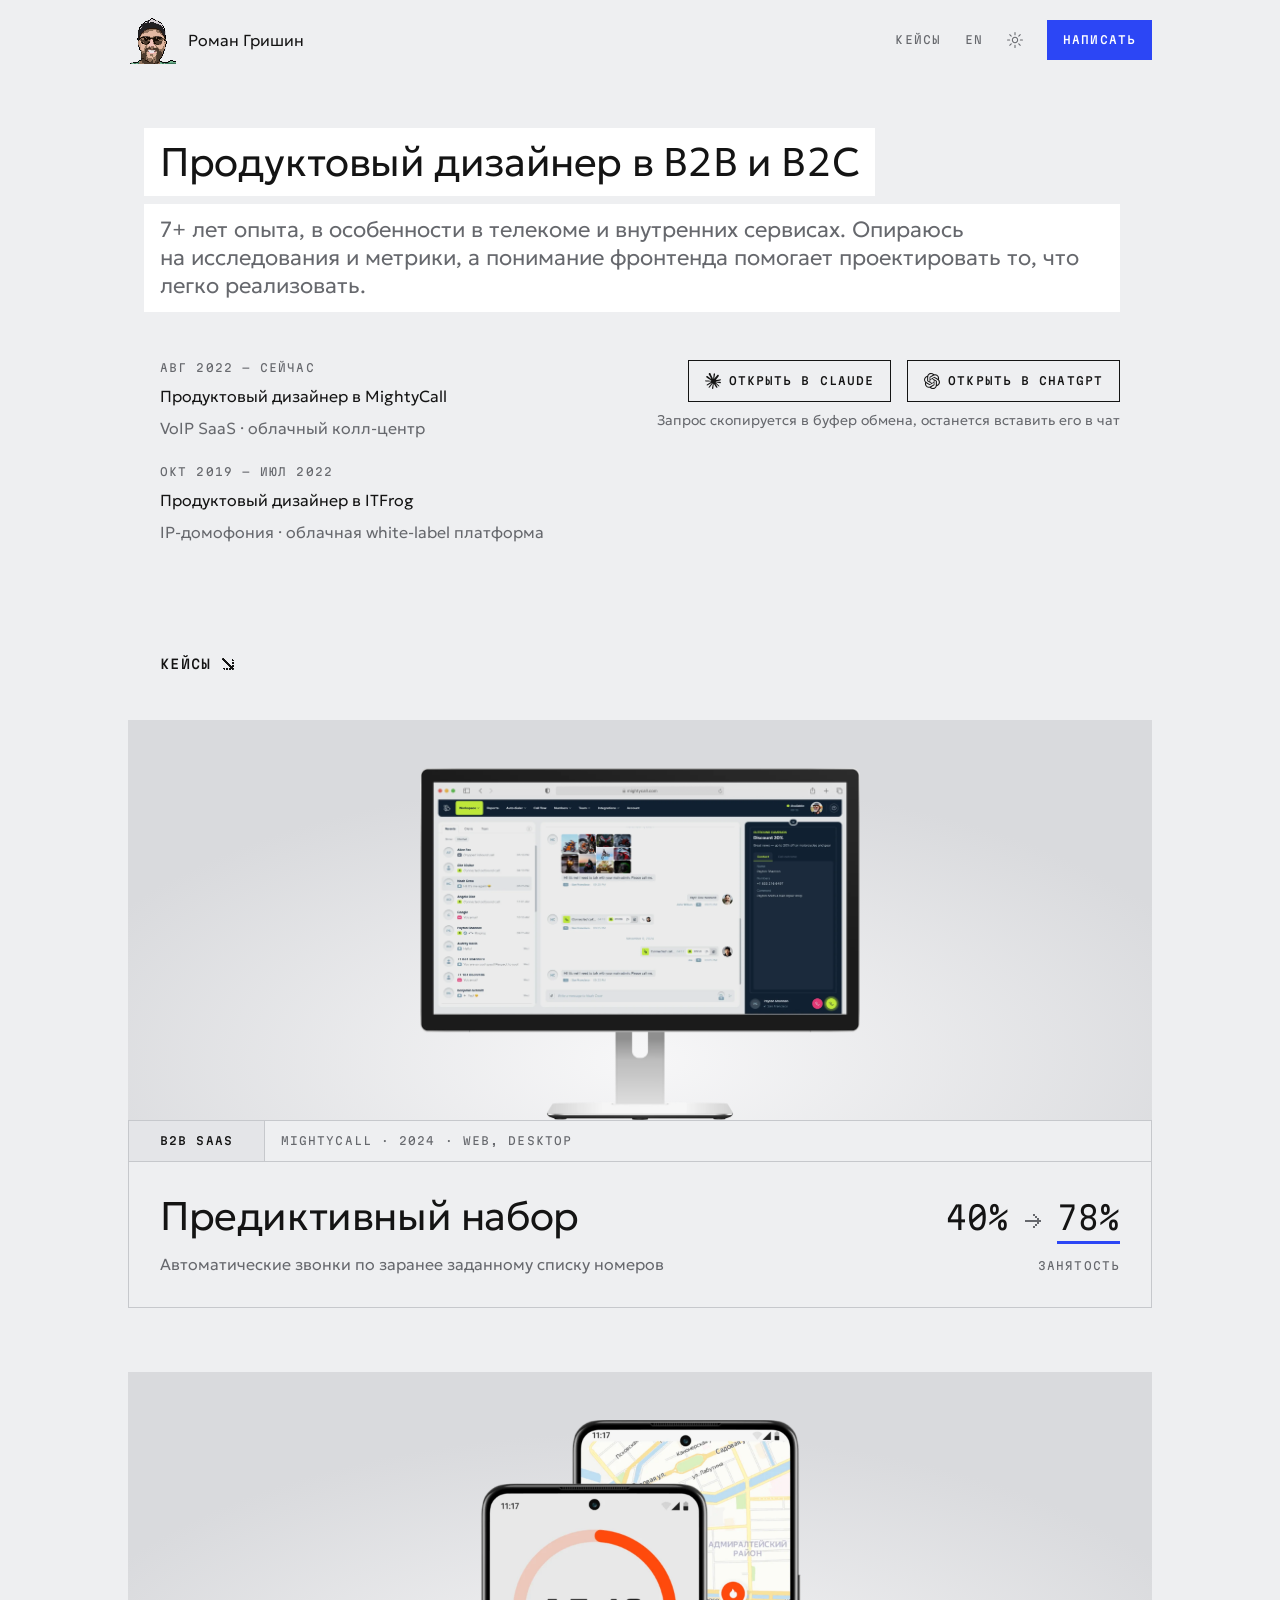
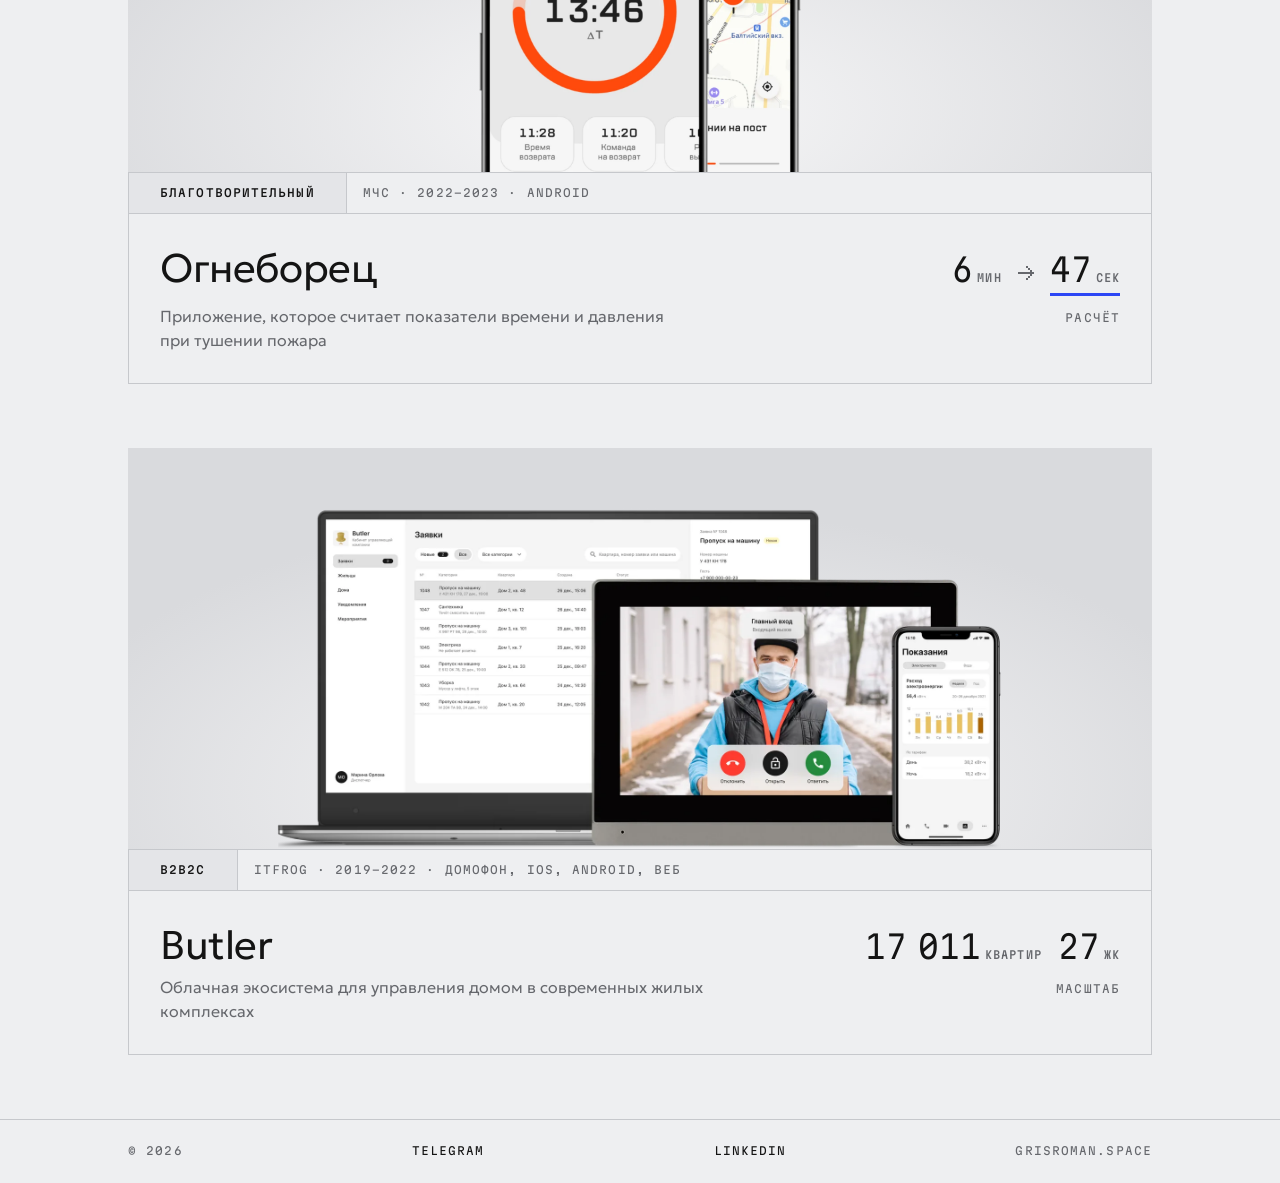
==== commit 7a9db30e: "Английская версия открыта: ссылки EN / RU в шапке, llms на английском" ====
--- a/index.html
+++ b/index.html
@@ -37,7 +37,7 @@
       </a>
       <nav class="header__nav" aria-label="Основная навигация">
         <a class="nav-link label-s" href="#cases">Кейсы</a>
-        <!-- EN скрыт до готовности английской версии: <a class="nav-link label-s" href="en/" lang="en" hreflang="en">EN</a> -->
+        <a class="nav-link label-s" href="en/" lang="en" hreflang="en">EN</a>
         <button class="nav-link label-s theme-toggle" type="button" aria-label="Переключить тему">
           <!-- Иконки Radix Icons (MIT): солнце в светлой теме, луна в тёмной -->
           <svg class="theme-icon theme-light" viewBox="0 0 15 15" aria-hidden="true"><path d="M7.5 0C7.77614 0 8 0.223858 8 0.5V2.5C8 2.77614 7.77614 3 7.5 3C7.22386 3 7 2.77614 7 2.5V0.5C7 0.223858 7.22386 0 7.5 0ZM2.1967 2.1967C2.39196 2.00144 2.70854 2.00144 2.90381 2.1967L4.31802 3.61091C4.51328 3.80617 4.51328 4.12276 4.31802 4.31802C4.12276 4.51328 3.80617 4.51328 3.61091 4.31802L2.1967 2.90381C2.00144 2.70854 2.00144 2.39196 2.1967 2.1967ZM0.5 7C0.223858 7 0 7.22386 0 7.5C0 7.77614 0.223858 8 0.5 8H2.5C2.77614 8 3 7.77614 3 7.5C3 7.22386 2.77614 7 2.5 7H0.5ZM2.1967 12.8033C2.00144 12.608 2.00144 12.2915 2.1967 12.0962L3.61091 10.682C3.80617 10.4867 4.12276 10.4867 4.31802 10.682C4.51328 10.8772 4.51328 11.1938 4.31802 11.3891L2.90381 12.8033C2.70854 12.9986 2.39196 12.9986 2.1967 12.8033ZM12.5 7C12.2239 7 12 7.22386 12 7.5C12 7.77614 12.2239 8 12.5 8H14.5C14.7761 8 15 7.77614 15 7.5C15 7.22386 14.7761 7 14.5 7H12.5ZM10.682 4.31802C10.4867 4.12276 10.4867 3.80617 10.682 3.61091L12.0962 2.1967C12.2915 2.00144 12.608 2.00144 12.8033 2.1967C12.9986 2.39196 12.9986 2.70854 12.8033 2.90381L11.3891 4.31802C11.1938 4.51328 10.8772 4.51328 10.682 4.31802ZM8 12.5C8 12.2239 7.77614 12 7.5 12C7.22386 12 7 12.2239 7 12.5V14.5C7 14.7761 7.22386 15 7.5 15C7.77614 15 8 14.7761 8 14.5V12.5ZM10.682 10.682C10.8772 10.4867 11.1938 10.4867 11.3891 10.682L12.8033 12.0962C12.9986 12.2915 12.9986 12.608 12.8033 12.8033C12.608 12.9986 12.2915 12.9986 12.0962 12.8033L10.682 11.3891C10.4867 11.1938 10.4867 10.8772 10.682 10.682ZM5.5 7.5C5.5 6.39543 6.39543 5.5 7.5 5.5C8.60457 5.5 9.5 6.39543 9.5 7.5C9.5 8.60457 8.60457 9.5 7.5 9.5C6.39543 9.5 5.5 8.60457 5.5 7.5ZM7.5 4.5C5.84315 4.5 4.5 5.84315 4.5 7.5C4.5 9.15685 5.84315 10.5 7.5 10.5C9.15685 10.5 10.5 9.15685 10.5 7.5C10.5 5.84315 9.15685 4.5 7.5 4.5Z" fill="currentColor" fill-rule="evenodd" clip-rule="evenodd"/></svg>
--- a/css/home.css
+++ b/css/home.css
@@ -41,9 +41,9 @@
   image-rendering: pixelated;
 }
 
-/* Mobile: всё в одну строку — имя скрыто (аватар ведёт на главную, имя есть в aria-label), промежуток 16 */
+/* Mobile: всё в одну строку — имя скрыто (аватар ведёт на главную, имя есть в aria-label), промежуток 24, как на tablet и desktop (уже 360 — 16, см. ниже) */
 .header__name { display: none; }
-.header__nav { display: flex; align-items: center; gap: var(--space-16); }
+.header__nav { display: flex; align-items: center; gap: var(--space-24); }
 .nav-link {
   display: inline-flex;
   align-items: center;
@@ -53,13 +53,19 @@
 }
 .nav-link:hover, .nav-link:focus-visible { color: var(--fg); }
 
-/* Зона нажатия ссылок шапки — 48 по высоте (как аватар), по бокам на половину промежутка (8, с tablet 12):
+/* Зона нажатия ссылок шапки — 48 по высоте (как аватар), по бокам на половину промежутка (12):
    зоны соседей смыкаются, но не перекрываются. Раскладка шапки не меняется */
 .nav-link { position: relative; }
 .nav-link::before {
   content: "";
   position: absolute;
-  inset: calc(-1 * var(--space-16)) calc(-1 * var(--space-8));
+  inset: calc(-1 * var(--space-16)) calc(-1 * var(--space-12));
+}
+/* Самые узкие телефоны (уже 360): с «EN» / «RU» четыре пункта при 24 не помещаются — аватар сжимается,
+   кнопка переносится. Здесь промежуток 16 и зона по бокам 8 */
+@media (max-width: 359px) {
+  .header__nav { gap: var(--space-16); }
+  .nav-link::before { inset: calc(-1 * var(--space-16)) calc(-1 * var(--space-8)); }
 }
 
 /* Хинт у кнопок без подписи (по Контур.Гайдам): инверсия как у тега, без стрелки и скруглений.
@@ -281,10 +287,11 @@
 @media (min-width: 600px) {
   .header { flex-wrap: wrap; }
   .header__name { display: inline; }
-  .header__nav { gap: var(--space-24); }
-  .nav-link::before { inset: calc(-1 * var(--space-16)) calc(-1 * var(--space-12)); }
 
   .about__inner { grid-template-columns: max-content minmax(0, 1fr); }
+  /* Кнопки нейросетей и подсказка — по правому краю контента: опыт держит левый край, кнопки правый */
+  .ask-ai { align-items: flex-end; text-align: right; }
+  .ask-ai__buttons { justify-content: flex-end; }
 
   .case__cover { padding-top: var(--space-48); }
 
